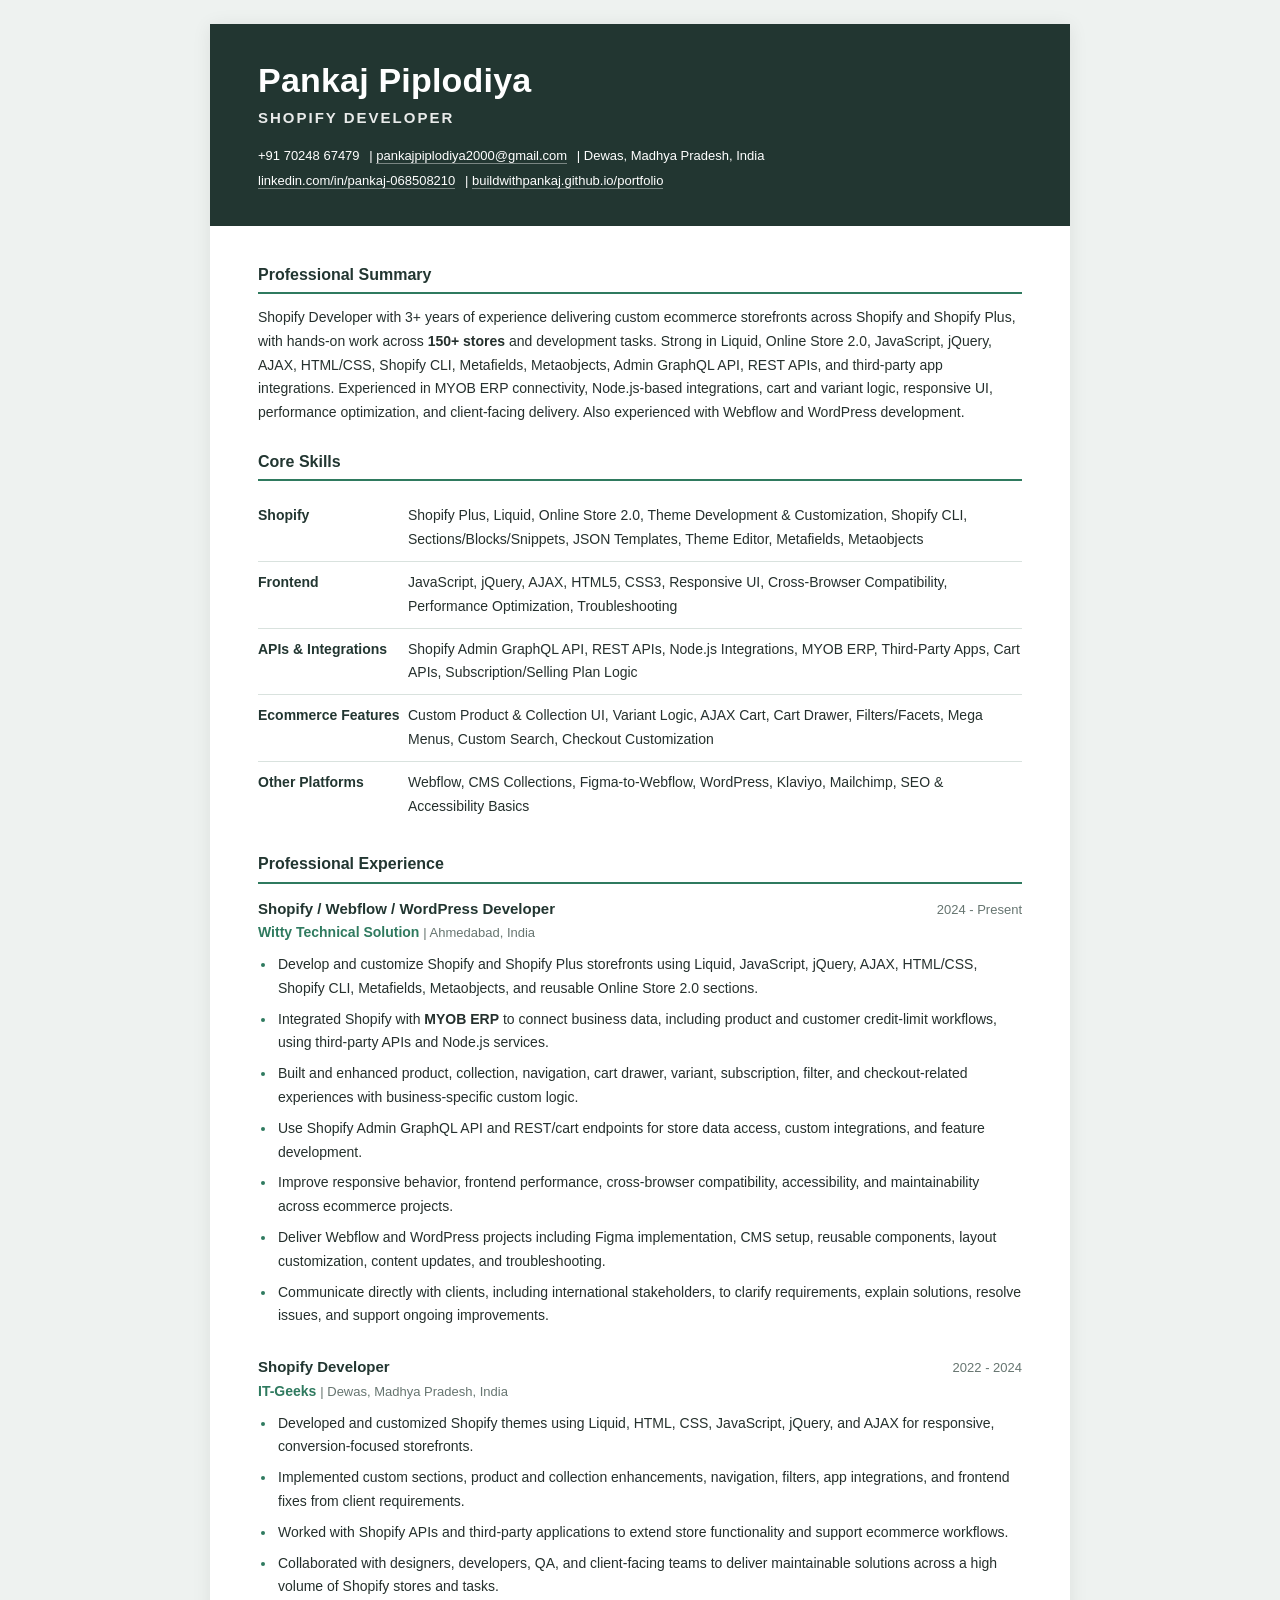
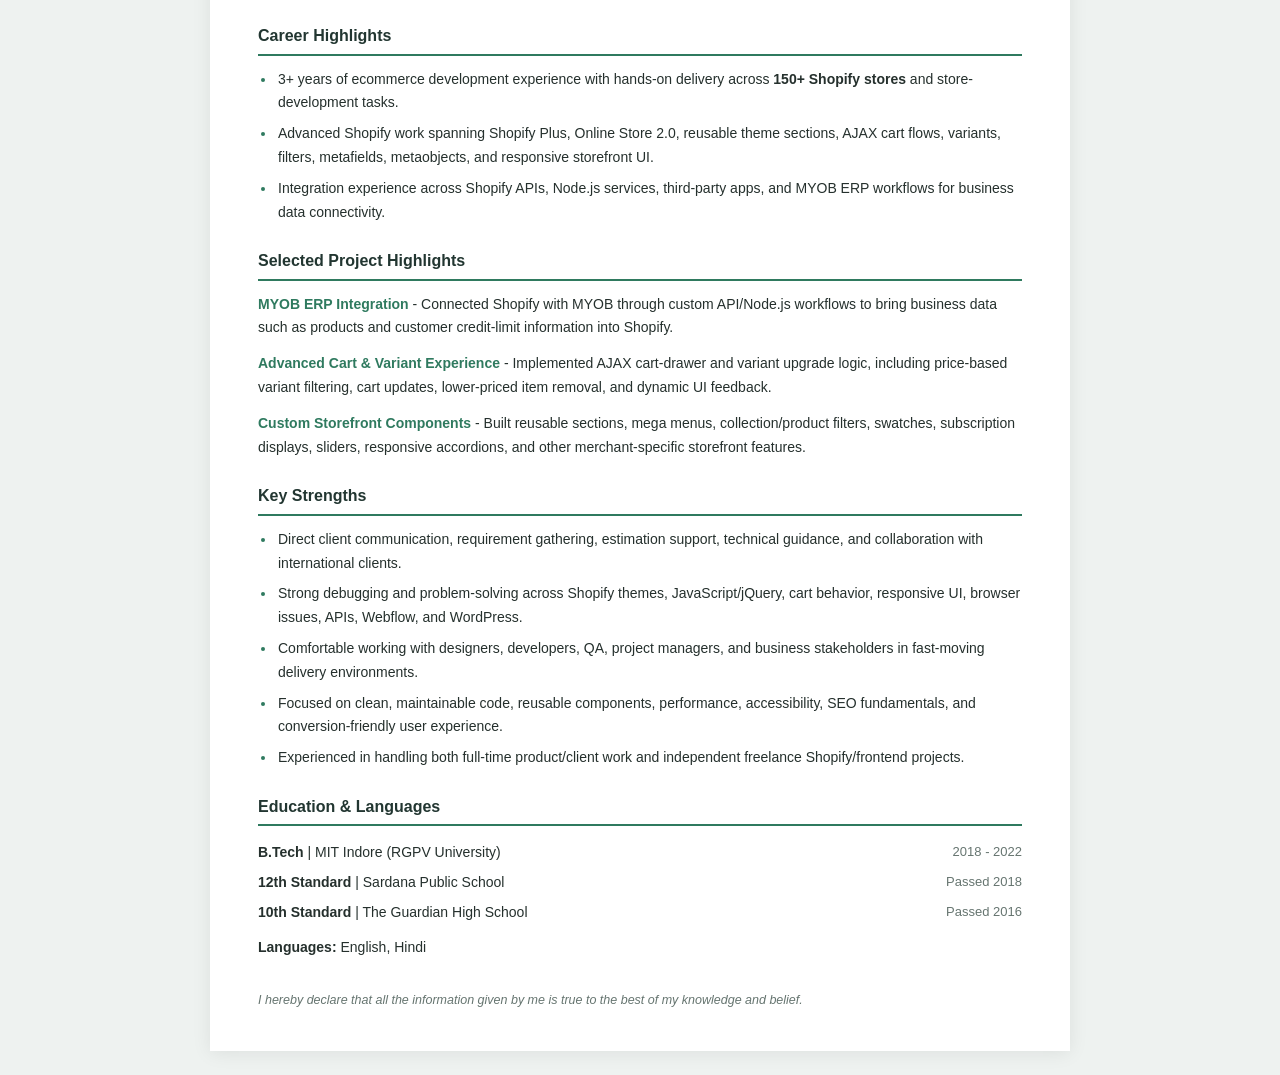
==== resume.html @ a99df1ea "Add resume.html for Pankaj Piplodiya This file contains a complete HTML resume for Pankaj Piplodiya," ====
<!DOCTYPE html>
<html lang="en">
<head>
<meta charset="utf-8">
<meta name="viewport" content="width=device-width, initial-scale=1">
<title>Pankaj Piplodiya - Shopify Developer</title>
<style>
  :root { --head:#223631; --accent:#2f7a5f; --ink:#25302d; --muted:#667570; --line:#d9e2de; --paper:#fff; --bg:#eef2f0; }
  * { box-sizing:border-box; }
  html { -webkit-print-color-adjust:exact; print-color-adjust:exact; }
  body { margin:0; background:var(--bg); color:var(--ink); font:14px/1.7 "Segoe UI", Roboto, "Helvetica Neue", Arial, sans-serif; }
  .page { max-width:860px; margin:24px auto; background:var(--paper); box-shadow:0 2px 18px rgba(0,0,0,.08); }
  header { background:var(--head); color:#fff; padding:36px 48px 32px; text-align:left; }
  header h1 { margin:0; font-size:34px; line-height:1.2; font-weight:700; letter-spacing:.2px; }
  header .role { margin:4px 0 14px; font-size:15px; font-weight:600; color:#fff; opacity:.9; letter-spacing:2px; }
  header .contact { margin:0; font-size:13px; color:#fff; line-height:1.9; }
  header .contact span { margin-right:6px; }
  header a { color:#fff; text-decoration:none; border-bottom:1px solid rgba(255,255,255,.4); }
  header a:hover { border-bottom-color:#fff; }
  main { padding:12px 48px 40px; }
  section { margin-top:26px; }
  h2 { margin:0 0 12px; padding-bottom:6px; font-size:16px; line-height:1.4; color:var(--head); border-bottom:2px solid var(--accent); }
  p { margin:0; }
  ul { margin:0; padding-left:18px; }
  li { margin-bottom:7px; padding-left:2px; }
  li::marker { color:var(--accent); }
  .skills { display:grid; grid-template-columns:150px 1fr; }
  .skills dt, .skills dd { margin:0; padding:9px 0; border-bottom:1px solid var(--line); }
  .skills dt { font-weight:700; color:var(--head); }
  .skills dt:nth-last-of-type(1), .skills dd:last-of-type { border-bottom:0; }
  .job { margin-bottom:26px; }
  .job-head { display:flex; justify-content:space-between; align-items:baseline; gap:16px; margin-bottom:8px; }
  .job-title { font-weight:700; font-size:15px; color:var(--head); }
  .job-co { color:var(--accent); font-weight:600; }
  .job-co small { color:var(--muted); font-weight:400; font-size:13px; }
  .date { color:var(--muted); font-size:13px; white-space:nowrap; }
  .proj { margin-bottom:12px; }
  .proj b { color:var(--accent); }
  .edu { display:flex; justify-content:space-between; gap:16px; padding:3px 0; }
  .edu span:last-child { color:var(--muted); font-size:13px; white-space:nowrap; }
  .decl { margin-top:30px; font-size:12.5px; font-style:italic; color:var(--muted); }
  @media (max-width:640px) {
    .page { margin:0; }
    header, main { padding-left:22px; padding-right:22px; }
    .skills { grid-template-columns:1fr; }
    .skills dt { padding-bottom:0; border-bottom:0; }
    .job-head, .edu { flex-direction:column; gap:0; }
  }
  @page { size:A4; margin:0; }
  @media print {
    body { background:#fff; font-size:12.5px; line-height:1.6; }
    .page { margin:0; max-width:none; box-shadow:none; }
    header { padding:28px 40px 24px; }
    main { padding:6px 40px 24px; }
    section { margin-top:18px; }
    .job, .proj, li, .skills dt, .skills dd { break-inside:avoid; }
    h2 { break-after:avoid; }
  }
</style>
</head>
<body>
<div class="page">
  <header>
    <h1>Pankaj Piplodiya</h1>
    <p class="role">SHOPIFY DEVELOPER</p>
    <p class="contact">
      <span>+91 70248 67479</span> | <span><a href="mailto:pankajpiplodiya2000@gmail.com">pankajpiplodiya2000@gmail.com</a></span> | <span>Dewas, Madhya Pradesh, India</span><br>
      <span><a href="https://linkedin.com/in/pankaj-068508210">linkedin.com/in/pankaj-068508210</a></span> | <span><a href="https://buildwithpankaj.github.io/portfolio/">buildwithpankaj.github.io/portfolio</a></span>
    </p>
  </header>

  <main>
    <section>
      <h2>Professional Summary</h2>
      <p>Shopify Developer with 3+ years of experience delivering custom ecommerce storefronts across Shopify and Shopify Plus, with hands-on work across <b>150+ stores</b> and development tasks. Strong in Liquid, Online Store 2.0, JavaScript, jQuery, AJAX, HTML/CSS, Shopify CLI, Metafields, Metaobjects, Admin GraphQL API, REST APIs, and third-party app integrations. Experienced in MYOB ERP connectivity, Node.js-based integrations, cart and variant logic, responsive UI, performance optimization, and client-facing delivery. Also experienced with Webflow and WordPress development.</p>
    </section>

    <section>
      <h2>Core Skills</h2>
      <dl class="skills">
        <dt>Shopify</dt><dd>Shopify Plus, Liquid, Online Store 2.0, Theme Development &amp; Customization, Shopify CLI, Sections/Blocks/Snippets, JSON Templates, Theme Editor, Metafields, Metaobjects</dd>
        <dt>Frontend</dt><dd>JavaScript, jQuery, AJAX, HTML5, CSS3, Responsive UI, Cross-Browser Compatibility, Performance Optimization, Troubleshooting</dd>
        <dt>APIs &amp; Integrations</dt><dd>Shopify Admin GraphQL API, REST APIs, Node.js Integrations, MYOB ERP, Third-Party Apps, Cart APIs, Subscription/Selling Plan Logic</dd>
        <dt>Ecommerce Features</dt><dd>Custom Product &amp; Collection UI, Variant Logic, AJAX Cart, Cart Drawer, Filters/Facets, Mega Menus, Custom Search, Checkout Customization</dd>
        <dt>Other Platforms</dt><dd>Webflow, CMS Collections, Figma-to-Webflow, WordPress, Klaviyo, Mailchimp, SEO &amp; Accessibility Basics</dd>
      </dl>
    </section>

    <section>
      <h2>Professional Experience</h2>

      <div class="job">
        <div class="job-head">
          <div><div class="job-title">Shopify / Webflow / WordPress Developer</div>
          <div class="job-co">Witty Technical Solution <small>| Ahmedabad, India</small></div></div>
          <div class="date">2024 - Present</div>
        </div>
        <ul>
          <li>Develop and customize Shopify and Shopify Plus storefronts using Liquid, JavaScript, jQuery, AJAX, HTML/CSS, Shopify CLI, Metafields, Metaobjects, and reusable Online Store 2.0 sections.</li>
          <li>Integrated Shopify with <b>MYOB ERP</b> to connect business data, including product and customer credit-limit workflows, using third-party APIs and Node.js services.</li>
          <li>Built and enhanced product, collection, navigation, cart drawer, variant, subscription, filter, and checkout-related experiences with business-specific custom logic.</li>
          <li>Use Shopify Admin GraphQL API and REST/cart endpoints for store data access, custom integrations, and feature development.</li>
          <li>Improve responsive behavior, frontend performance, cross-browser compatibility, accessibility, and maintainability across ecommerce projects.</li>
          <li>Deliver Webflow and WordPress projects including Figma implementation, CMS setup, reusable components, layout customization, content updates, and troubleshooting.</li>
          <li>Communicate directly with clients, including international stakeholders, to clarify requirements, explain solutions, resolve issues, and support ongoing improvements.</li>
        </ul>
      </div>

      <div class="job">
        <div class="job-head">
          <div><div class="job-title">Shopify Developer</div>
          <div class="job-co">IT-Geeks <small>| Dewas, Madhya Pradesh, India</small></div></div>
          <div class="date">2022 - 2024</div>
        </div>
        <ul>
          <li>Developed and customized Shopify themes using Liquid, HTML, CSS, JavaScript, jQuery, and AJAX for responsive, conversion-focused storefronts.</li>
          <li>Implemented custom sections, product and collection enhancements, navigation, filters, app integrations, and frontend fixes from client requirements.</li>
          <li>Worked with Shopify APIs and third-party applications to extend store functionality and support ecommerce workflows.</li>
          <li>Collaborated with designers, developers, QA, and client-facing teams to deliver maintainable solutions across a high volume of Shopify stores and tasks.</li>
        </ul>
      </div>
    </section>

    <section>
      <h2>Career Highlights</h2>
      <ul>
        <li>3+ years of ecommerce development experience with hands-on delivery across <b>150+ Shopify stores</b> and store-development tasks.</li>
        <li>Advanced Shopify work spanning Shopify Plus, Online Store 2.0, reusable theme sections, AJAX cart flows, variants, filters, metafields, metaobjects, and responsive storefront UI.</li>
        <li>Integration experience across Shopify APIs, Node.js services, third-party apps, and MYOB ERP workflows for business data connectivity.</li>
      </ul>
    </section>

    <section>
      <h2>Selected Project Highlights</h2>
      <p class="proj"><b>MYOB ERP Integration</b> - Connected Shopify with MYOB through custom API/Node.js workflows to bring business data such as products and customer credit-limit information into Shopify.</p>
      <p class="proj"><b>Advanced Cart &amp; Variant Experience</b> - Implemented AJAX cart-drawer and variant upgrade logic, including price-based variant filtering, cart updates, lower-priced item removal, and dynamic UI feedback.</p>
      <p class="proj"><b>Custom Storefront Components</b> - Built reusable sections, mega menus, collection/product filters, swatches, subscription displays, sliders, responsive accordions, and other merchant-specific storefront features.</p>
    </section>

    <section>
      <h2>Key Strengths</h2>
      <ul>
        <li>Direct client communication, requirement gathering, estimation support, technical guidance, and collaboration with international clients.</li>
        <li>Strong debugging and problem-solving across Shopify themes, JavaScript/jQuery, cart behavior, responsive UI, browser issues, APIs, Webflow, and WordPress.</li>
        <li>Comfortable working with designers, developers, QA, project managers, and business stakeholders in fast-moving delivery environments.</li>
        <li>Focused on clean, maintainable code, reusable components, performance, accessibility, SEO fundamentals, and conversion-friendly user experience.</li>
        <li>Experienced in handling both full-time product/client work and independent freelance Shopify/frontend projects.</li>
      </ul>
    </section>

    <section>
      <h2>Education &amp; Languages</h2>
      <div class="edu"><span><b>B.Tech</b> | MIT Indore (RGPV University)</span><span>2018 - 2022</span></div>
      <div class="edu"><span><b>12th Standard</b> | Sardana Public School</span><span>Passed 2018</span></div>
      <div class="edu"><span><b>10th Standard</b> | The Guardian High School</span><span>Passed 2016</span></div>
      <p style="margin-top:8px"><b>Languages:</b> English, Hindi</p>
      <p class="decl">I hereby declare that all the information given by me is true to the best of my knowledge and belief.</p>
    </section>
  </main>
</div>
</body>
</html>
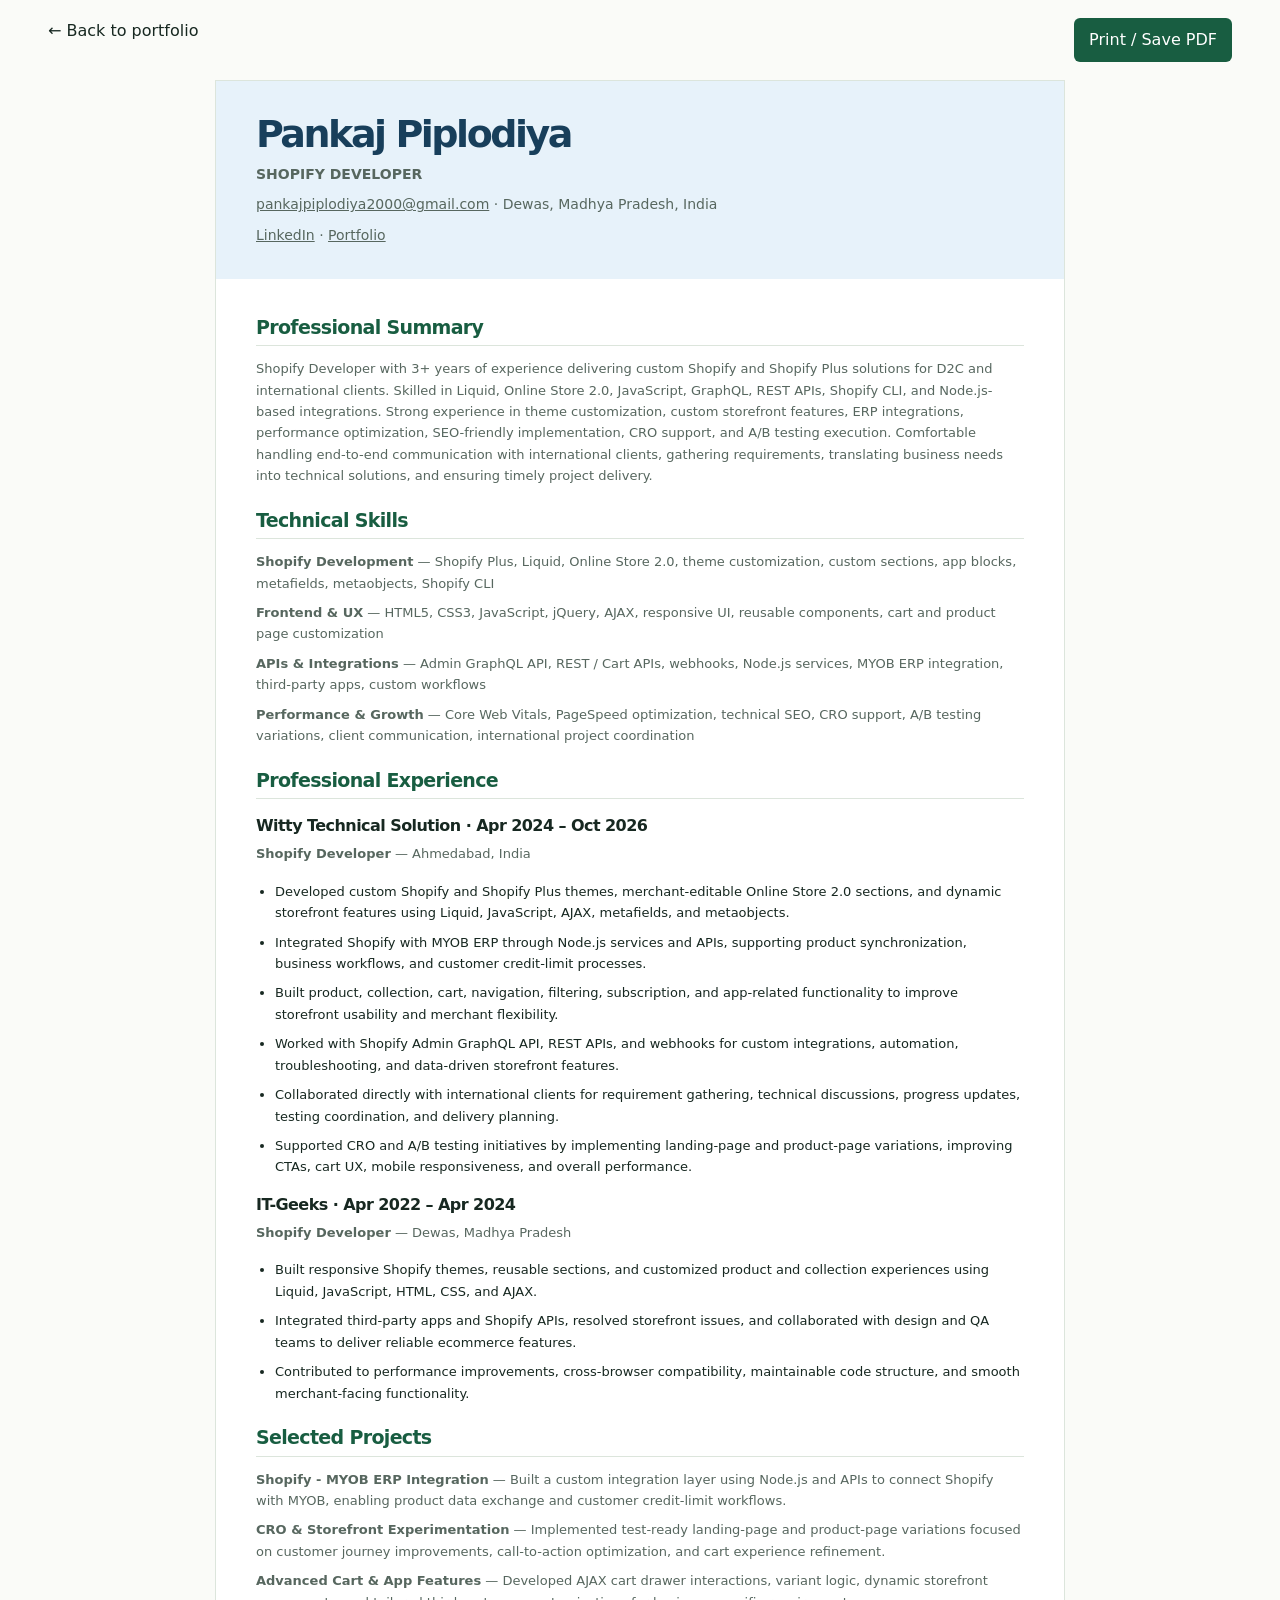
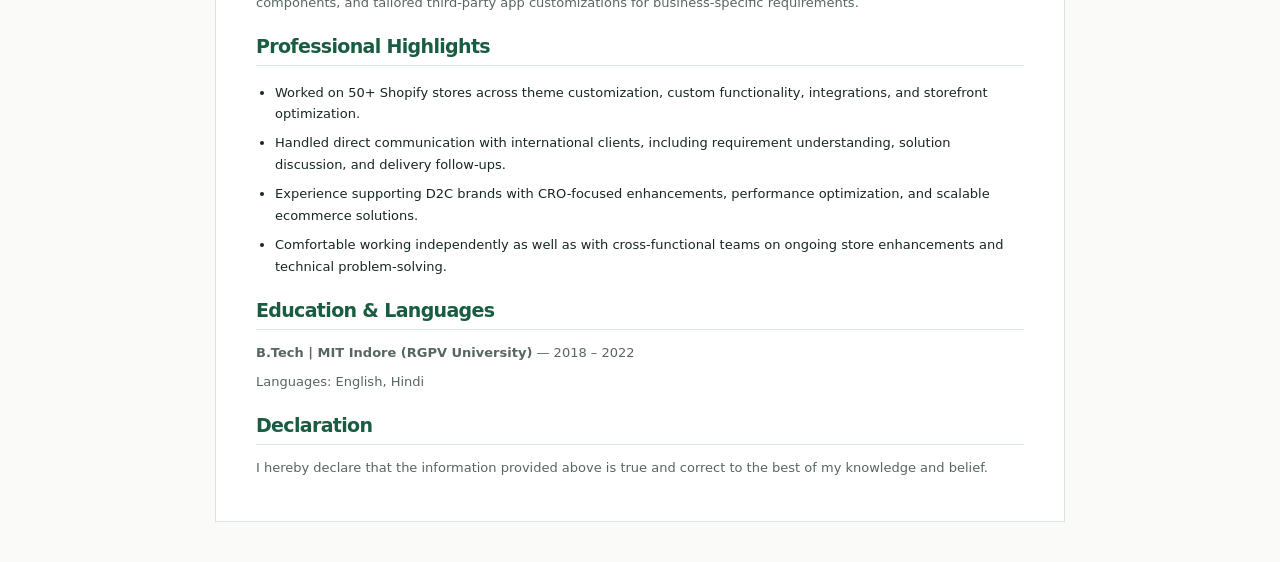
==== commit 7c7252a9: "Add files via upload" ====
--- a/resume.html
+++ b/resume.html
@@ -1,162 +1 @@
-<!DOCTYPE html>
-<html lang="en">
-<head>
-<meta charset="utf-8">
-<meta name="viewport" content="width=device-width, initial-scale=1">
-<title>Pankaj Piplodiya - Shopify Developer</title>
-<style>
-  :root { --head:#223631; --accent:#2f7a5f; --ink:#25302d; --muted:#667570; --line:#d9e2de; --paper:#fff; --bg:#eef2f0; }
-  * { box-sizing:border-box; }
-  html { -webkit-print-color-adjust:exact; print-color-adjust:exact; }
-  body { margin:0; background:var(--bg); color:var(--ink); font:14px/1.7 "Segoe UI", Roboto, "Helvetica Neue", Arial, sans-serif; }
-  .page { max-width:860px; margin:24px auto; background:var(--paper); box-shadow:0 2px 18px rgba(0,0,0,.08); }
-  header { background:var(--head); color:#fff; padding:36px 48px 32px; text-align:left; }
-  header h1 { margin:0; font-size:34px; line-height:1.2; font-weight:700; letter-spacing:.2px; }
-  header .role { margin:4px 0 14px; font-size:15px; font-weight:600; color:#fff; opacity:.9; letter-spacing:2px; }
-  header .contact { margin:0; font-size:13px; color:#fff; line-height:1.9; }
-  header .contact span { margin-right:6px; }
-  header a { color:#fff; text-decoration:none; border-bottom:1px solid rgba(255,255,255,.4); }
-  header a:hover { border-bottom-color:#fff; }
-  main { padding:12px 48px 40px; }
-  section { margin-top:26px; }
-  h2 { margin:0 0 12px; padding-bottom:6px; font-size:16px; line-height:1.4; color:var(--head); border-bottom:2px solid var(--accent); }
-  p { margin:0; }
-  ul { margin:0; padding-left:18px; }
-  li { margin-bottom:7px; padding-left:2px; }
-  li::marker { color:var(--accent); }
-  .skills { display:grid; grid-template-columns:150px 1fr; }
-  .skills dt, .skills dd { margin:0; padding:9px 0; border-bottom:1px solid var(--line); }
-  .skills dt { font-weight:700; color:var(--head); }
-  .skills dt:nth-last-of-type(1), .skills dd:last-of-type { border-bottom:0; }
-  .job { margin-bottom:26px; }
-  .job-head { display:flex; justify-content:space-between; align-items:baseline; gap:16px; margin-bottom:8px; }
-  .job-title { font-weight:700; font-size:15px; color:var(--head); }
-  .job-co { color:var(--accent); font-weight:600; }
-  .job-co small { color:var(--muted); font-weight:400; font-size:13px; }
-  .date { color:var(--muted); font-size:13px; white-space:nowrap; }
-  .proj { margin-bottom:12px; }
-  .proj b { color:var(--accent); }
-  .edu { display:flex; justify-content:space-between; gap:16px; padding:3px 0; }
-  .edu span:last-child { color:var(--muted); font-size:13px; white-space:nowrap; }
-  .decl { margin-top:30px; font-size:12.5px; font-style:italic; color:var(--muted); }
-  @media (max-width:640px) {
-    .page { margin:0; }
-    header, main { padding-left:22px; padding-right:22px; }
-    .skills { grid-template-columns:1fr; }
-    .skills dt { padding-bottom:0; border-bottom:0; }
-    .job-head, .edu { flex-direction:column; gap:0; }
-  }
-  @page { size:A4; margin:0; }
-  @media print {
-    body { background:#fff; font-size:12.5px; line-height:1.6; }
-    .page { margin:0; max-width:none; box-shadow:none; }
-    header { padding:28px 40px 24px; }
-    main { padding:6px 40px 24px; }
-    section { margin-top:18px; }
-    .job, .proj, li, .skills dt, .skills dd { break-inside:avoid; }
-    h2 { break-after:avoid; }
-  }
-</style>
-</head>
-<body>
-<div class="page">
-  <header>
-    <h1>Pankaj Piplodiya</h1>
-    <p class="role">SHOPIFY DEVELOPER</p>
-    <p class="contact">
-      <span>+91 70248 67479</span> | <span><a href="mailto:pankajpiplodiya2000@gmail.com">pankajpiplodiya2000@gmail.com</a></span> | <span>Dewas, Madhya Pradesh, India</span><br>
-      <span><a href="https://linkedin.com/in/pankaj-068508210">linkedin.com/in/pankaj-068508210</a></span> | <span><a href="https://buildwithpankaj.github.io/portfolio/">buildwithpankaj.github.io/portfolio</a></span>
-    </p>
-  </header>
-
-  <main>
-    <section>
-      <h2>Professional Summary</h2>
-      <p>Shopify Developer with 3+ years of experience delivering custom ecommerce storefronts across Shopify and Shopify Plus, with hands-on work across <b>150+ stores</b> and development tasks. Strong in Liquid, Online Store 2.0, JavaScript, jQuery, AJAX, HTML/CSS, Shopify CLI, Metafields, Metaobjects, Admin GraphQL API, REST APIs, and third-party app integrations. Experienced in MYOB ERP connectivity, Node.js-based integrations, cart and variant logic, responsive UI, performance optimization, and client-facing delivery. Also experienced with Webflow and WordPress development.</p>
-    </section>
-
-    <section>
-      <h2>Core Skills</h2>
-      <dl class="skills">
-        <dt>Shopify</dt><dd>Shopify Plus, Liquid, Online Store 2.0, Theme Development &amp; Customization, Shopify CLI, Sections/Blocks/Snippets, JSON Templates, Theme Editor, Metafields, Metaobjects</dd>
-        <dt>Frontend</dt><dd>JavaScript, jQuery, AJAX, HTML5, CSS3, Responsive UI, Cross-Browser Compatibility, Performance Optimization, Troubleshooting</dd>
-        <dt>APIs &amp; Integrations</dt><dd>Shopify Admin GraphQL API, REST APIs, Node.js Integrations, MYOB ERP, Third-Party Apps, Cart APIs, Subscription/Selling Plan Logic</dd>
-        <dt>Ecommerce Features</dt><dd>Custom Product &amp; Collection UI, Variant Logic, AJAX Cart, Cart Drawer, Filters/Facets, Mega Menus, Custom Search, Checkout Customization</dd>
-        <dt>Other Platforms</dt><dd>Webflow, CMS Collections, Figma-to-Webflow, WordPress, Klaviyo, Mailchimp, SEO &amp; Accessibility Basics</dd>
-      </dl>
-    </section>
-
-    <section>
-      <h2>Professional Experience</h2>
-
-      <div class="job">
-        <div class="job-head">
-          <div><div class="job-title">Shopify / Webflow / WordPress Developer</div>
-          <div class="job-co">Witty Technical Solution <small>| Ahmedabad, India</small></div></div>
-          <div class="date">2024 - Present</div>
-        </div>
-        <ul>
-          <li>Develop and customize Shopify and Shopify Plus storefronts using Liquid, JavaScript, jQuery, AJAX, HTML/CSS, Shopify CLI, Metafields, Metaobjects, and reusable Online Store 2.0 sections.</li>
-          <li>Integrated Shopify with <b>MYOB ERP</b> to connect business data, including product and customer credit-limit workflows, using third-party APIs and Node.js services.</li>
-          <li>Built and enhanced product, collection, navigation, cart drawer, variant, subscription, filter, and checkout-related experiences with business-specific custom logic.</li>
-          <li>Use Shopify Admin GraphQL API and REST/cart endpoints for store data access, custom integrations, and feature development.</li>
-          <li>Improve responsive behavior, frontend performance, cross-browser compatibility, accessibility, and maintainability across ecommerce projects.</li>
-          <li>Deliver Webflow and WordPress projects including Figma implementation, CMS setup, reusable components, layout customization, content updates, and troubleshooting.</li>
-          <li>Communicate directly with clients, including international stakeholders, to clarify requirements, explain solutions, resolve issues, and support ongoing improvements.</li>
-        </ul>
-      </div>
-
-      <div class="job">
-        <div class="job-head">
-          <div><div class="job-title">Shopify Developer</div>
-          <div class="job-co">IT-Geeks <small>| Dewas, Madhya Pradesh, India</small></div></div>
-          <div class="date">2022 - 2024</div>
-        </div>
-        <ul>
-          <li>Developed and customized Shopify themes using Liquid, HTML, CSS, JavaScript, jQuery, and AJAX for responsive, conversion-focused storefronts.</li>
-          <li>Implemented custom sections, product and collection enhancements, navigation, filters, app integrations, and frontend fixes from client requirements.</li>
-          <li>Worked with Shopify APIs and third-party applications to extend store functionality and support ecommerce workflows.</li>
-          <li>Collaborated with designers, developers, QA, and client-facing teams to deliver maintainable solutions across a high volume of Shopify stores and tasks.</li>
-        </ul>
-      </div>
-    </section>
-
-    <section>
-      <h2>Career Highlights</h2>
-      <ul>
-        <li>3+ years of ecommerce development experience with hands-on delivery across <b>150+ Shopify stores</b> and store-development tasks.</li>
-        <li>Advanced Shopify work spanning Shopify Plus, Online Store 2.0, reusable theme sections, AJAX cart flows, variants, filters, metafields, metaobjects, and responsive storefront UI.</li>
-        <li>Integration experience across Shopify APIs, Node.js services, third-party apps, and MYOB ERP workflows for business data connectivity.</li>
-      </ul>
-    </section>
-
-    <section>
-      <h2>Selected Project Highlights</h2>
-      <p class="proj"><b>MYOB ERP Integration</b> - Connected Shopify with MYOB through custom API/Node.js workflows to bring business data such as products and customer credit-limit information into Shopify.</p>
-      <p class="proj"><b>Advanced Cart &amp; Variant Experience</b> - Implemented AJAX cart-drawer and variant upgrade logic, including price-based variant filtering, cart updates, lower-priced item removal, and dynamic UI feedback.</p>
-      <p class="proj"><b>Custom Storefront Components</b> - Built reusable sections, mega menus, collection/product filters, swatches, subscription displays, sliders, responsive accordions, and other merchant-specific storefront features.</p>
-    </section>
-
-    <section>
-      <h2>Key Strengths</h2>
-      <ul>
-        <li>Direct client communication, requirement gathering, estimation support, technical guidance, and collaboration with international clients.</li>
-        <li>Strong debugging and problem-solving across Shopify themes, JavaScript/jQuery, cart behavior, responsive UI, browser issues, APIs, Webflow, and WordPress.</li>
-        <li>Comfortable working with designers, developers, QA, project managers, and business stakeholders in fast-moving delivery environments.</li>
-        <li>Focused on clean, maintainable code, reusable components, performance, accessibility, SEO fundamentals, and conversion-friendly user experience.</li>
-        <li>Experienced in handling both full-time product/client work and independent freelance Shopify/frontend projects.</li>
-      </ul>
-    </section>
-
-    <section>
-      <h2>Education &amp; Languages</h2>
-      <div class="edu"><span><b>B.Tech</b> | MIT Indore (RGPV University)</span><span>2018 - 2022</span></div>
-      <div class="edu"><span><b>12th Standard</b> | Sardana Public School</span><span>Passed 2018</span></div>
-      <div class="edu"><span><b>10th Standard</b> | The Guardian High School</span><span>Passed 2016</span></div>
-      <p style="margin-top:8px"><b>Languages:</b> English, Hindi</p>
-      <p class="decl">I hereby declare that all the information given by me is true to the best of my knowledge and belief.</p>
-    </section>
-  </main>
-</div>
-</body>
-</html>
+<!doctype html><html lang="en"><head><meta charset="utf-8"><meta name="viewport" content="width=device-width, initial-scale=1"><title>Resume | Pankaj Piplodiya</title><link rel="stylesheet" href="style.css"><style>.resume-bar{display:flex;justify-content:space-between;gap:12px;padding:18px 0}.resume-bar button{background:#185d41;color:white;border:0;padding:9px 15px;border-radius:6px}.resume-page{max-width:850px;margin:0 auto 40px;background:white;border:1px solid #dce5dc}.resume-head{background:#e7f2fa;padding:32px 40px}.resume-head h1{font-size:38px;color:#183f5b}.resume-head p{font-size:14px;margin-top:7px}.resume-main{padding:15px 40px 35px}.resume-main h2{font-size:19px;color:#185d41;border-bottom:1px solid #dce5dc;padding-bottom:7px;margin:23px 0 12px}.resume-main h3{font-size:16px;margin:18px 0 5px}.resume-main p,.resume-main li{font-size:13px;line-height:1.65;margin:8px 0}.resume-main ul{padding-left:19px}.resume-head a{overflow-wrap:anywhere;text-decoration:underline}@media(max-width:600px){.resume-head,.resume-main{padding-inline:20px}}@media print{body{background:white}.resume-bar{display:none}.resume-page{border:0;margin:0;max-width:none}.resume-head{print-color-adjust:exact;-webkit-print-color-adjust:exact;padding:20px 25px}.resume-main{padding:0 25px}.resume-main h2,.resume-main h3{break-after:avoid}.resume-main li{break-inside:avoid}@page{size:A4;margin:12mm}}</style></head><body><div class="shell resume-bar"><a href="index.html">← Back to portfolio</a><button type="button" onclick="window.print()">Print / Save PDF</button></div><article class="resume-page"><header class="resume-head"><h1>Pankaj Piplodiya</h1><p><strong>SHOPIFY DEVELOPER</strong></p><p><a href="mailto:pankajpiplodiya2000@gmail.com">pankajpiplodiya2000@gmail.com</a> · Dewas, Madhya Pradesh, India</p><p><a href="https://www.linkedin.com/in/pankajpiplodiya">LinkedIn</a> · <a href="index.html">Portfolio</a></p></header><main class="resume-main"><h2>Professional Summary</h2><p>Shopify Developer with 3+ years of experience delivering custom Shopify and Shopify Plus solutions for D2C and international clients. Skilled in Liquid, Online Store 2.0, JavaScript, GraphQL, REST APIs, Shopify CLI, and Node.js-based integrations. Strong experience in theme customization, custom storefront features, ERP integrations, performance optimization, SEO-friendly implementation, CRO support, and A/B testing execution. Comfortable handling end-to-end communication with international clients, gathering requirements, translating business needs into technical solutions, and ensuring timely project delivery.</p><h2>Technical Skills</h2><p><strong>Shopify Development</strong> — Shopify Plus, Liquid, Online Store 2.0, theme customization, custom sections, app blocks, metafields, metaobjects, Shopify CLI</p><p><strong>Frontend &amp; UX</strong> — HTML5, CSS3, JavaScript, jQuery, AJAX, responsive UI, reusable components, cart and product page customization</p><p><strong>APIs &amp; Integrations</strong> — Admin GraphQL API, REST / Cart APIs, webhooks, Node.js services, MYOB ERP integration, third-party apps, custom workflows</p><p><strong>Performance &amp; Growth</strong> — Core Web Vitals, PageSpeed optimization, technical SEO, CRO support, A/B testing variations, client communication, international project coordination</p><h2>Professional Experience</h2><h3>Witty Technical Solution · Apr 2024 – Oct 2026</h3><p><strong>Shopify Developer</strong> — Ahmedabad, India</p><ul><li>Developed custom Shopify and Shopify Plus themes, merchant-editable Online Store 2.0 sections, and dynamic storefront features using Liquid, JavaScript, AJAX, metafields, and metaobjects.</li><li>Integrated Shopify with MYOB ERP through Node.js services and APIs, supporting product synchronization, business workflows, and customer credit-limit processes.</li><li>Built product, collection, cart, navigation, filtering, subscription, and app-related functionality to improve storefront usability and merchant flexibility.</li><li>Worked with Shopify Admin GraphQL API, REST APIs, and webhooks for custom integrations, automation, troubleshooting, and data-driven storefront features.</li><li>Collaborated directly with international clients for requirement gathering, technical discussions, progress updates, testing coordination, and delivery planning.</li><li>Supported CRO and A/B testing initiatives by implementing landing-page and product-page variations, improving CTAs, cart UX, mobile responsiveness, and overall performance.</li></ul><h3>IT-Geeks · Apr 2022 – Apr 2024</h3><p><strong>Shopify Developer</strong> — Dewas, Madhya Pradesh</p><ul><li>Built responsive Shopify themes, reusable sections, and customized product and collection experiences using Liquid, JavaScript, HTML, CSS, and AJAX.</li><li>Integrated third-party apps and Shopify APIs, resolved storefront issues, and collaborated with design and QA teams to deliver reliable ecommerce features.</li><li>Contributed to performance improvements, cross-browser compatibility, maintainable code structure, and smooth merchant-facing functionality.</li></ul><h2>Selected Projects</h2><p><strong>Shopify - MYOB ERP Integration</strong> — Built a custom integration layer using Node.js and APIs to connect Shopify with MYOB, enabling product data exchange and customer credit-limit workflows.</p><p><strong>CRO &amp; Storefront Experimentation</strong> — Implemented test-ready landing-page and product-page variations focused on customer journey improvements, call-to-action optimization, and cart experience refinement.</p><p><strong>Advanced Cart &amp; App Features</strong> — Developed AJAX cart drawer interactions, variant logic, dynamic storefront components, and tailored third-party app customizations for business-specific requirements.</p><h2>Professional Highlights</h2><ul><li>Worked on 50+ Shopify stores across theme customization, custom functionality, integrations, and storefront optimization.</li><li>Handled direct communication with international clients, including requirement understanding, solution discussion, and delivery follow-ups.</li><li>Experience supporting D2C brands with CRO-focused enhancements, performance optimization, and scalable ecommerce solutions.</li><li>Comfortable working independently as well as with cross-functional teams on ongoing store enhancements and technical problem-solving.</li></ul><h2>Education &amp; Languages</h2><p><strong>B.Tech | MIT Indore (RGPV University)</strong> — 2018 – 2022</p><p>Languages: English, Hindi</p><h2>Declaration</h2><p>I hereby declare that the information provided above is true and correct to the best of my knowledge and belief.</p></main></article></body></html>
--- a/style.css
+++ b/style.css
@@ -0,0 +1,2 @@
+:root{--ink:#172821;--muted:#57675f;--paper:#fafbf8;--line:#dce5dc;--green:#185d41;--lime:#b9ed92;--dark:#122820;--white:#fff;--font:Inter,system-ui,-apple-system,BlinkMacSystemFont,"Segoe UI",sans-serif}*{box-sizing:border-box}html{scroll-behavior:smooth;scroll-padding-top:92px}body{margin:0;background:var(--paper);color:var(--ink);font-family:var(--font);font-size:16px;line-height:1.65}a{color:inherit;text-decoration:none}button{font:inherit;cursor:pointer}img{display:block;max-width:100%}h1,h2,h3,p{margin:0}h1,h2,h3{line-height:1.13;letter-spacing:-.035em}p{color:var(--muted)}.shell{width:min(1200px,calc(100% - 96px));margin-inline:auto}.skip{position:absolute;top:-100px;left:16px;background:white;padding:12px;z-index:100}.skip:focus{top:10px}:focus-visible{outline:3px solid #73bb5d;outline-offset:5px}.site-header{position:sticky;top:0;z-index:20;background:var(--paper);border-bottom:1px solid var(--line)}.nav-wrap{display:flex;justify-content:space-between;align-items:center;min-height:78px;gap:24px}.brand{display:flex;align-items:center;gap:12px;font-size:22px;font-weight:750;letter-spacing:-.06em;line-height:1.05}.brand small{display:block;font-size:9px;font-weight:700;letter-spacing:.14em;color:var(--muted);margin-top:5px}.brand-dot{color:#5a9a46}.brand-mark{display:grid;place-items:center;background:#dcebd8;color:#215c3c;width:43px;height:43px;border-radius:12px;font-family:monospace;font-size:17px;letter-spacing:-.12em}nav{display:flex;align-items:center;gap:25px;font-size:13px;font-weight:650}nav a:hover,nav a[aria-current]{color:var(--green)}.nav-cta{border:1px solid #a8c3a7;border-radius:6px;padding:9px 15px;color:var(--green)}.menu-toggle{display:none}.hero,.contact{background:var(--dark);color:#f6fbf4}.hero{padding:86px 0 0;background:radial-gradient(ellipse at 90% 10%,#254c38 0%,transparent 52%),var(--dark)}.hero-inner{display:grid;grid-template-columns:1.3fr 1fr;gap:75px;align-items:center;padding-bottom:64px}.eyebrow{font-size:11px;letter-spacing:.16em;font-weight:750;color:var(--green);margin-bottom:17px}.hero-eyebrow{color:#b3d5bc;display:flex;align-items:center;gap:9px}.hero-eyebrow>span{display:inline-block;width:8px;height:8px;border-radius:50%;background:var(--lime)}h1{font-size:clamp(44px,5.5vw,78px);font-weight:700;letter-spacing:-.065em}h1 em,.contact h2 em{font-style:normal;color:var(--lime)}.hero-intro{color:#c3d2c7;max-width:580px;margin-top:24px;font-size:17px;line-height:1.75}.actions{display:flex;gap:12px;flex-wrap:wrap;margin-top:28px}.button{display:inline-flex;gap:22px;align-items:center;justify-content:space-between;border:1px solid transparent;padding:13px 18px;font-size:14px;font-weight:700;border-radius:7px;transition:background .2s,transform .2s}.button:hover{transform:translateY(-2px)}.primary{background:var(--lime);color:#19351f}.primary:hover{background:#d0f6b5}.outline{border-color:#718a78;color:#f2faf2}.outline:hover{background:#ffffff13}.hero-panel{border:1px solid #48634f;background:#1a3328c9;padding:24px 26px;border-radius:14px;box-shadow:0 18px 60px #091c122c}.panel-top{display:flex;justify-content:space-between;align-items:center;gap:12px;margin-bottom:10px}.mini-label{font-size:10px;font-weight:750;letter-spacing:.14em;color:#739078}.hero-panel .mini-label{color:#a8c2ad}.status{font-size:11px;color:#c7dfca;white-space:nowrap}.status i{display:inline-block;background:var(--lime);width:6px;height:6px;border-radius:50%;margin-right:5px}.focus-item{display:flex;align-items:center;gap:15px;padding:19px 0;border-bottom:1px solid #3a5643}.focus-item:last-child{border:0;padding-bottom:7px}.focus-icon{display:grid;place-items:center;width:40px;height:40px;border:1px solid #55745e;color:var(--lime);border-radius:8px;font:600 13px monospace;flex-shrink:0}.focus-item strong{display:block;font-size:17px;letter-spacing:-.02em}.focus-item small{display:block;font-size:12px;color:#b5cabb;margin-top:3px}.metrics{border-top:1px solid #425b48;display:grid;grid-template-columns:repeat(3,1fr);padding:24px 0 30px}.metrics>div{padding:0 28px;border-right:1px solid #425b48;display:flex;gap:16px;align-items:center}.metrics>div:first-child{padding-left:0}.metrics>div:last-child{border:0}.metrics strong{font-size:36px;letter-spacing:-.06em;color:var(--lime);line-height:1}.metrics span{font-size:13px;color:#c2d0c4;max-width:145px;line-height:1.4}.section{padding-block:80px}.section-head{display:grid;grid-template-columns:1.35fr 1fr;gap:45px;align-items:end;margin-bottom:32px}.section-head>p{max-width:410px;justify-self:end;font-size:15px}h2{font-size:clamp(30px,4vw,49px);font-weight:700}.projects{display:grid;grid-template-columns:repeat(2,minmax(0,1fr));gap:22px}.project{border:1px solid var(--line);border-radius:12px;background:white;overflow:hidden;display:flex;flex-direction:column}.project-visual{position:relative;background:#e5ebe3;aspect-ratio:2.05;overflow:hidden}.image-button{display:block;position:relative;border:0;padding:0;width:100%;height:100%;background:transparent;text-align:left}.image-button img{width:100%;height:100%;object-fit:cover;object-position:top}.image-button span,.secondary-image span{position:absolute;bottom:10px;left:10px;background:#122820e8;color:white;padding:5px 9px;font-size:10px;font-weight:650;border-radius:4px}.secondary-image{position:absolute;bottom:12px;right:12px;width:39%;padding:0;border:3px solid white;border-radius:6px;box-shadow:0 5px 18px #14281e44;overflow:hidden;background:white}.secondary-image img{width:100%;aspect-ratio:2;object-fit:cover;object-position:top}.secondary-image span{bottom:3px;left:3px;padding:2px 5px;font-size:9px}.project-body{padding:25px;display:flex;flex-direction:column;flex:1}.project-kind{font-size:10px;font-weight:750;letter-spacing:.11em;color:var(--green);margin-bottom:9px}.project h3,.skill h3,.timeline h3{font-size:25px;margin-bottom:11px}.project-body>p:not(.project-kind){font-size:14px;margin-bottom:19px}.tags{display:flex;gap:6px;flex-wrap:wrap;margin-top:auto}.tags span{font-size:11px;color:#365a43;background:#edf3eb;border:1px solid #e3ece0;padding:4px 9px;border-radius:5px;line-height:1.4;font-weight:600}.project-footnote{font-size:12px;margin-top:17px}.expertise{background:#edf2eb;border-block:1px solid var(--line)}.skill-grid{display:grid;grid-template-columns:repeat(3,minmax(0,1fr));gap:16px}.skill{background:var(--paper);border:1px solid #d9e4d8;border-radius:10px;padding:23px;display:flex;flex-direction:column}.skill-num{color:var(--green);font-weight:750;letter-spacing:.09em;font-size:10px;margin-bottom:20px}.skill h3{font-size:23px}.skill p{font-size:14px;margin-bottom:20px}.skill .tags span{background:#fff}.experience-layout{display:grid;grid-template-columns:1fr 2fr;gap:55px}.experience-side{background:#eaf1e7;border-radius:10px;padding:27px;align-self:start}.experience-side h3{font-size:27px;margin:14px 0}.experience-side p{font-size:15px}.text-link{display:inline-block;font-size:14px;font-weight:700;color:var(--green);margin-top:22px}.text-link:hover{text-decoration:underline}.timeline article{border-left:2px solid #a8c5a4;padding:0 0 28px 26px;position:relative}.timeline article:before{content:"";position:absolute;width:10px;height:10px;background:var(--green);border-radius:50%;left:-6px;top:6px}.timeline article+article{padding-top:10px}.timeline article+article:before{top:16px}.timeline article:last-child{padding-bottom:0}.job-meta{display:flex;justify-content:space-between;gap:12px;font-size:11px;font-weight:700;color:var(--green);letter-spacing:.04em;margin-bottom:9px}.job-meta span:last-child{color:var(--muted);font-weight:600;letter-spacing:0}.timeline h3{margin-bottom:5px}.location{font-size:13px}.timeline ul{padding-left:18px;margin:13px 0 0;color:var(--muted);font-size:14px}.timeline li{margin:7px 0}.timeline li::marker{color:#56924f}.process{background:#eef3ec;border-block:1px solid var(--line)}.steps{display:grid;grid-template-columns:repeat(4,minmax(0,1fr));gap:22px}.steps article{border-top:2px solid #a8c5a4;padding-top:18px}.steps span{font-size:12px;font-weight:750;color:var(--green)}.steps h3{font-size:22px;margin:11px 0}.steps p{font-size:14px}.education{display:grid;grid-template-columns:1fr 1fr;gap:36px;align-items:center}.education h2{font-size:32px}.education h3{font-size:22px;margin-bottom:5px}.education p:not(.eyebrow){font-size:14px}.contact{padding:64px 0}.contact-inner{display:grid;grid-template-columns:1.25fr 1fr;gap:65px;align-items:center}.contact h2{font-size:clamp(36px,4.5vw,60px)}.contact p:not(.eyebrow){color:#c3d2c7;margin-top:16px}.contact-links a{display:grid;grid-template-columns:1fr auto;gap:3px 12px;border-bottom:1px solid #48634f;padding:15px 0}.contact-links small{grid-column:1;font-size:10px;color:#a8c2ad;font-weight:750;letter-spacing:.12em}.contact-links span{grid-column:1;font-size:14px;overflow-wrap:anywhere}.contact-links b{grid-column:2;grid-row:1/3;align-self:center;color:var(--lime)}.contact-links a:hover span{color:var(--lime)}footer{background:#0d2118;color:#a8c2ad;font-size:12px}.footer-inner{display:flex;justify-content:space-between;gap:15px;padding-block:18px}dialog{width:min(1100px,94vw);max-height:92vh;padding:14px;border:0;background:#122820;color:white;border-radius:12px}dialog::backdrop{background:#0a1a12cc}.gallery-top{display:flex;justify-content:space-between;align-items:center;gap:12px;padding:0 3px 10px}.gallery-top p{color:white;font-size:13px}.gallery-top button{border:1px solid #718a78;background:transparent;color:white;border-radius:5px;padding:5px 10px;font-size:13px}#gallery-image{width:100%;max-height:78vh;object-fit:contain}
+@media(max-width:1000px){.shell{width:calc(100% - 64px)}nav{gap:15px}.hero-inner{gap:30px}.hero-panel{padding:20px}.metrics>div{gap:10px;padding-inline:18px}.skill-grid{grid-template-columns:repeat(2,minmax(0,1fr))}.experience-layout{gap:30px}.contact-inner{gap:30px}}@media(max-width:760px){html{scroll-padding-top:72px}.shell{width:calc(100% - 36px)}.nav-wrap{min-height:64px;flex-wrap:wrap;gap:0}.brand{font-size:20px}.brand-mark{width:36px;height:36px}.menu-toggle{display:block;background:transparent;border:1px solid var(--line);border-radius:6px;color:var(--ink);padding:6px 11px;font-size:13px}.nav-wrap nav{display:none;width:100%;padding:10px 0 18px;flex-direction:column;align-items:stretch;gap:0}.nav-wrap nav.open{display:flex}.nav-wrap nav a{padding:10px 4px}.nav-wrap nav .nav-cta{padding:9px 12px;margin-top:6px}.hero{padding-top:45px}.hero-inner{grid-template-columns:1fr;gap:30px;padding-bottom:34px}.hero-intro{font-size:15px;margin-top:18px}.hero-panel{padding:19px}.metrics{padding:18px 0 22px;gap:6px}.metrics>div{padding:0 7px;display:block}.metrics strong{display:block;font-size:27px;margin-bottom:7px}.metrics span{display:block;font-size:11px}.section{padding-block:48px}.section-head{grid-template-columns:1fr;gap:12px;margin-bottom:24px}.section-head>p{justify-self:start;font-size:14px}.projects,.skill-grid,.experience-layout,.contact-inner,.education{grid-template-columns:1fr}.project-body{padding:19px}.project h3{font-size:23px}.skill{padding:20px}.skill-num{margin-bottom:12px}.experience-layout{gap:25px}.timeline article{padding-left:18px}.job-meta{flex-wrap:wrap;gap:3px 10px}.steps{grid-template-columns:repeat(2,minmax(0,1fr));gap:20px}.steps h3{font-size:20px}.education{gap:20px}.contact{padding:45px 0}.contact-inner{gap:26px}.footer-inner{font-size:11px}.eyebrow{margin-bottom:12px}.button{font-size:13px;padding:11px 14px;gap:12px}}@media(prefers-reduced-motion:reduce){html{scroll-behavior:auto}*,*::before,*::after{transition:none!important}}
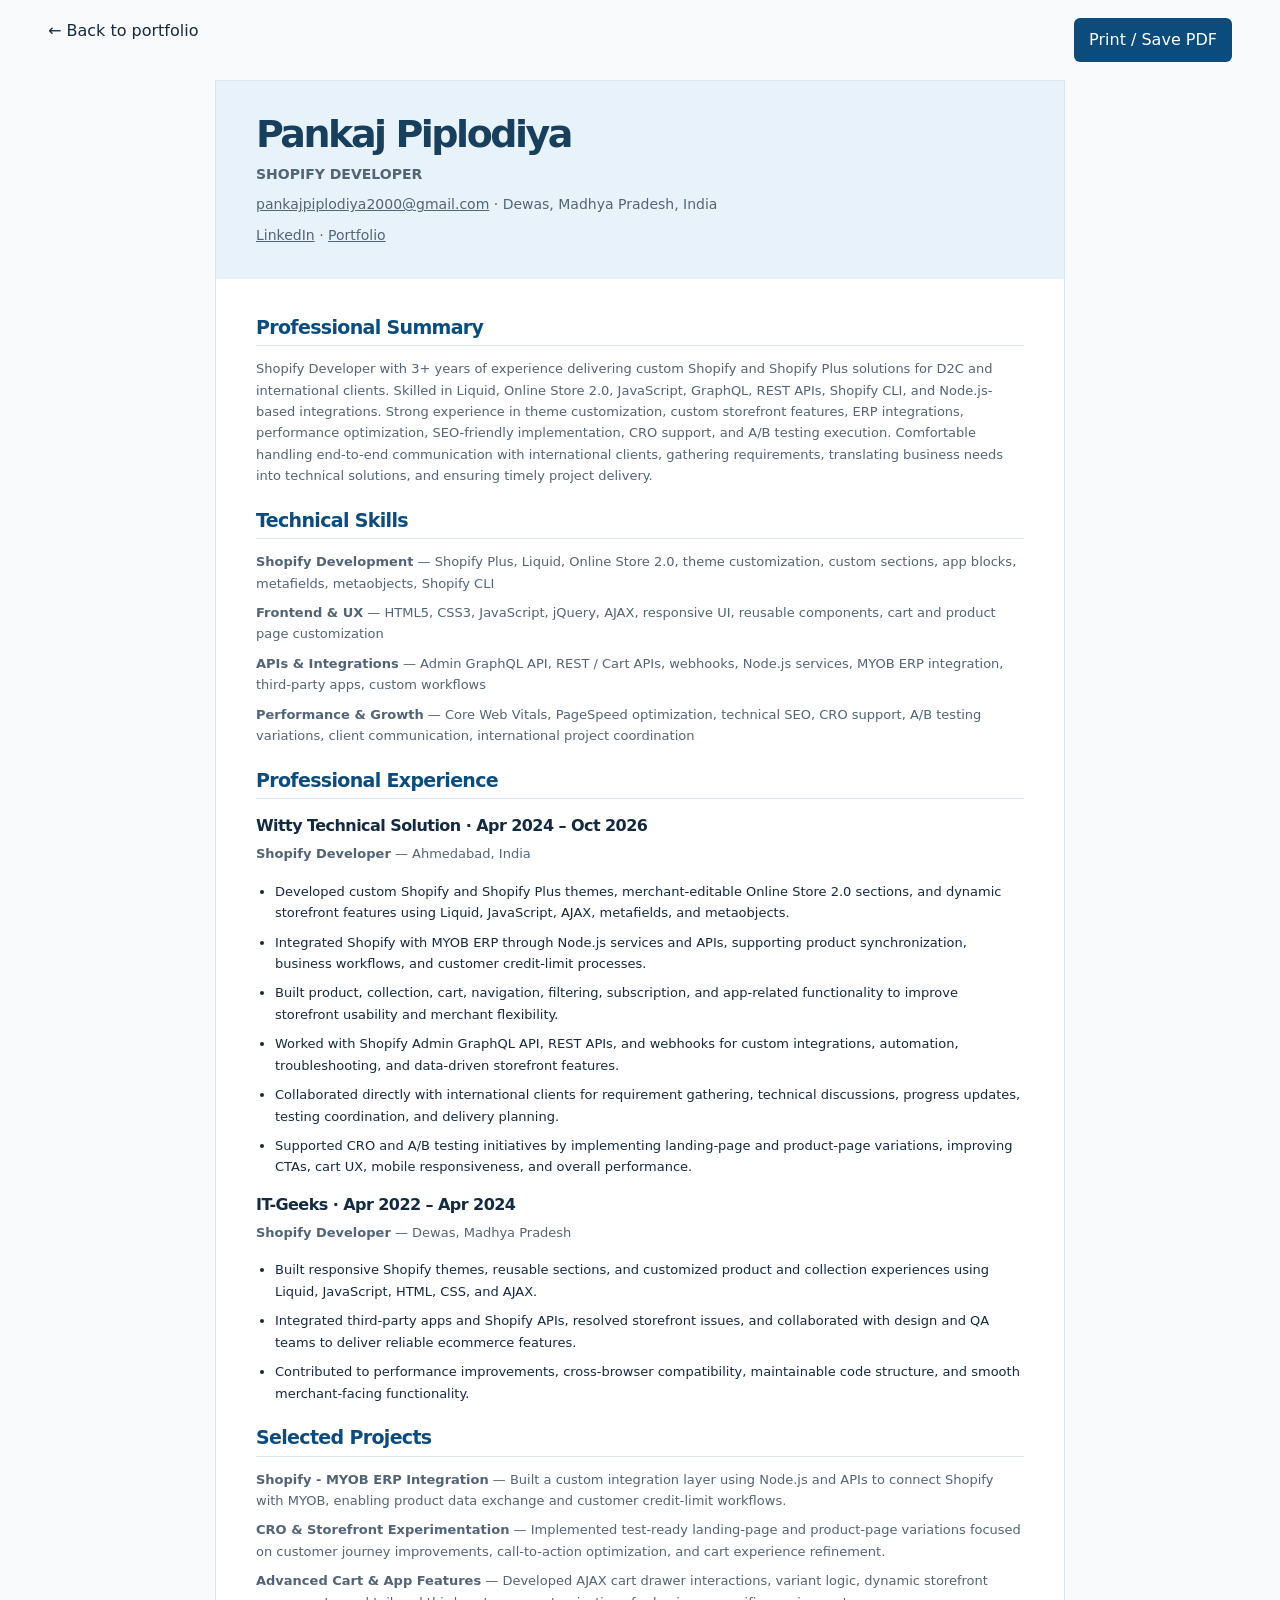
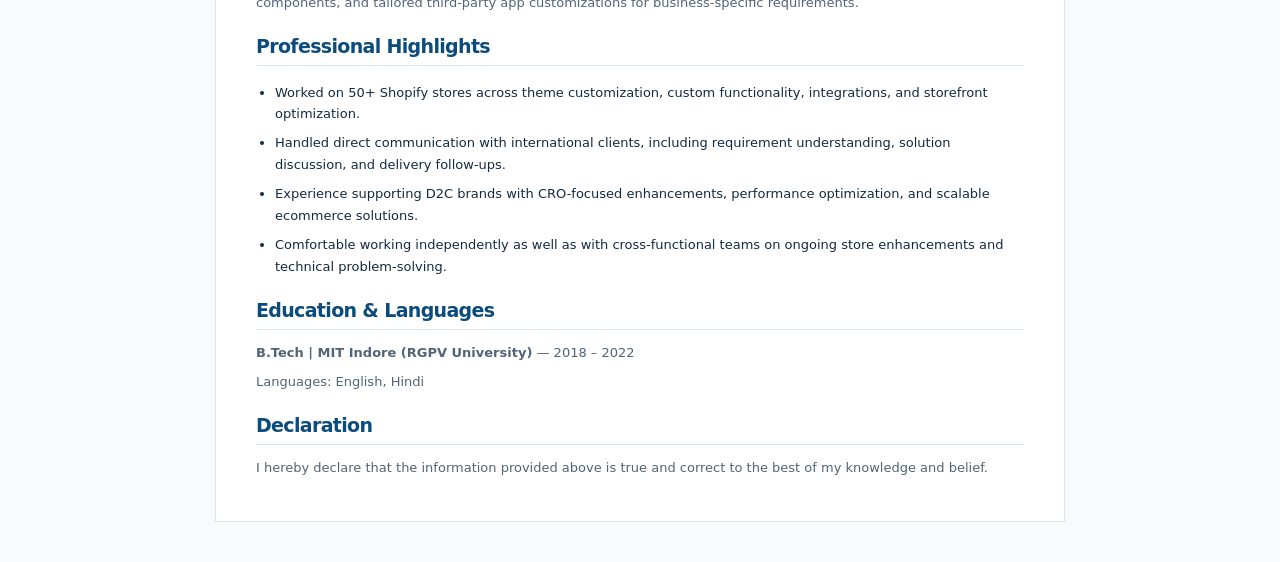
==== commit 1133cb6d: "Add files via upload" ====
--- a/resume.html
+++ b/resume.html
@@ -1 +1 @@
-<!doctype html><html lang="en"><head><meta charset="utf-8"><meta name="viewport" content="width=device-width, initial-scale=1"><title>Resume | Pankaj Piplodiya</title><link rel="stylesheet" href="style.css"><style>.resume-bar{display:flex;justify-content:space-between;gap:12px;padding:18px 0}.resume-bar button{background:#185d41;color:white;border:0;padding:9px 15px;border-radius:6px}.resume-page{max-width:850px;margin:0 auto 40px;background:white;border:1px solid #dce5dc}.resume-head{background:#e7f2fa;padding:32px 40px}.resume-head h1{font-size:38px;color:#183f5b}.resume-head p{font-size:14px;margin-top:7px}.resume-main{padding:15px 40px 35px}.resume-main h2{font-size:19px;color:#185d41;border-bottom:1px solid #dce5dc;padding-bottom:7px;margin:23px 0 12px}.resume-main h3{font-size:16px;margin:18px 0 5px}.resume-main p,.resume-main li{font-size:13px;line-height:1.65;margin:8px 0}.resume-main ul{padding-left:19px}.resume-head a{overflow-wrap:anywhere;text-decoration:underline}@media(max-width:600px){.resume-head,.resume-main{padding-inline:20px}}@media print{body{background:white}.resume-bar{display:none}.resume-page{border:0;margin:0;max-width:none}.resume-head{print-color-adjust:exact;-webkit-print-color-adjust:exact;padding:20px 25px}.resume-main{padding:0 25px}.resume-main h2,.resume-main h3{break-after:avoid}.resume-main li{break-inside:avoid}@page{size:A4;margin:12mm}}</style></head><body><div class="shell resume-bar"><a href="index.html">← Back to portfolio</a><button type="button" onclick="window.print()">Print / Save PDF</button></div><article class="resume-page"><header class="resume-head"><h1>Pankaj Piplodiya</h1><p><strong>SHOPIFY DEVELOPER</strong></p><p><a href="mailto:pankajpiplodiya2000@gmail.com">pankajpiplodiya2000@gmail.com</a> · Dewas, Madhya Pradesh, India</p><p><a href="https://www.linkedin.com/in/pankajpiplodiya">LinkedIn</a> · <a href="index.html">Portfolio</a></p></header><main class="resume-main"><h2>Professional Summary</h2><p>Shopify Developer with 3+ years of experience delivering custom Shopify and Shopify Plus solutions for D2C and international clients. Skilled in Liquid, Online Store 2.0, JavaScript, GraphQL, REST APIs, Shopify CLI, and Node.js-based integrations. Strong experience in theme customization, custom storefront features, ERP integrations, performance optimization, SEO-friendly implementation, CRO support, and A/B testing execution. Comfortable handling end-to-end communication with international clients, gathering requirements, translating business needs into technical solutions, and ensuring timely project delivery.</p><h2>Technical Skills</h2><p><strong>Shopify Development</strong> — Shopify Plus, Liquid, Online Store 2.0, theme customization, custom sections, app blocks, metafields, metaobjects, Shopify CLI</p><p><strong>Frontend &amp; UX</strong> — HTML5, CSS3, JavaScript, jQuery, AJAX, responsive UI, reusable components, cart and product page customization</p><p><strong>APIs &amp; Integrations</strong> — Admin GraphQL API, REST / Cart APIs, webhooks, Node.js services, MYOB ERP integration, third-party apps, custom workflows</p><p><strong>Performance &amp; Growth</strong> — Core Web Vitals, PageSpeed optimization, technical SEO, CRO support, A/B testing variations, client communication, international project coordination</p><h2>Professional Experience</h2><h3>Witty Technical Solution · Apr 2024 – Oct 2026</h3><p><strong>Shopify Developer</strong> — Ahmedabad, India</p><ul><li>Developed custom Shopify and Shopify Plus themes, merchant-editable Online Store 2.0 sections, and dynamic storefront features using Liquid, JavaScript, AJAX, metafields, and metaobjects.</li><li>Integrated Shopify with MYOB ERP through Node.js services and APIs, supporting product synchronization, business workflows, and customer credit-limit processes.</li><li>Built product, collection, cart, navigation, filtering, subscription, and app-related functionality to improve storefront usability and merchant flexibility.</li><li>Worked with Shopify Admin GraphQL API, REST APIs, and webhooks for custom integrations, automation, troubleshooting, and data-driven storefront features.</li><li>Collaborated directly with international clients for requirement gathering, technical discussions, progress updates, testing coordination, and delivery planning.</li><li>Supported CRO and A/B testing initiatives by implementing landing-page and product-page variations, improving CTAs, cart UX, mobile responsiveness, and overall performance.</li></ul><h3>IT-Geeks · Apr 2022 – Apr 2024</h3><p><strong>Shopify Developer</strong> — Dewas, Madhya Pradesh</p><ul><li>Built responsive Shopify themes, reusable sections, and customized product and collection experiences using Liquid, JavaScript, HTML, CSS, and AJAX.</li><li>Integrated third-party apps and Shopify APIs, resolved storefront issues, and collaborated with design and QA teams to deliver reliable ecommerce features.</li><li>Contributed to performance improvements, cross-browser compatibility, maintainable code structure, and smooth merchant-facing functionality.</li></ul><h2>Selected Projects</h2><p><strong>Shopify - MYOB ERP Integration</strong> — Built a custom integration layer using Node.js and APIs to connect Shopify with MYOB, enabling product data exchange and customer credit-limit workflows.</p><p><strong>CRO &amp; Storefront Experimentation</strong> — Implemented test-ready landing-page and product-page variations focused on customer journey improvements, call-to-action optimization, and cart experience refinement.</p><p><strong>Advanced Cart &amp; App Features</strong> — Developed AJAX cart drawer interactions, variant logic, dynamic storefront components, and tailored third-party app customizations for business-specific requirements.</p><h2>Professional Highlights</h2><ul><li>Worked on 50+ Shopify stores across theme customization, custom functionality, integrations, and storefront optimization.</li><li>Handled direct communication with international clients, including requirement understanding, solution discussion, and delivery follow-ups.</li><li>Experience supporting D2C brands with CRO-focused enhancements, performance optimization, and scalable ecommerce solutions.</li><li>Comfortable working independently as well as with cross-functional teams on ongoing store enhancements and technical problem-solving.</li></ul><h2>Education &amp; Languages</h2><p><strong>B.Tech | MIT Indore (RGPV University)</strong> — 2018 – 2022</p><p>Languages: English, Hindi</p><h2>Declaration</h2><p>I hereby declare that the information provided above is true and correct to the best of my knowledge and belief.</p></main></article></body></html>+<!doctype html><html lang="en"><head><meta charset="utf-8"><meta name="viewport" content="width=device-width, initial-scale=1"><title>Resume | Pankaj Piplodiya</title><link rel="stylesheet" href="style.css"><style>.resume-bar{display:flex;justify-content:space-between;gap:12px;padding:18px 0}.resume-bar button{background:#0c4c7d;color:white;border:0;padding:9px 15px;border-radius:6px}.resume-page{max-width:850px;margin:0 auto 40px;background:white;border:1px solid #dce6ef}.resume-head{background:#e7f2fa;padding:32px 40px}.resume-head h1{font-size:38px;color:#183f5b}.resume-head p{font-size:14px;margin-top:7px}.resume-main{padding:15px 40px 35px}.resume-main h2{font-size:19px;color:#0c4c7d;border-bottom:1px solid #dce6ef;padding-bottom:7px;margin:23px 0 12px}.resume-main h3{font-size:16px;margin:18px 0 5px}.resume-main p,.resume-main li{font-size:13px;line-height:1.65;margin:8px 0}.resume-main ul{padding-left:19px}.resume-head a{overflow-wrap:anywhere;text-decoration:underline}@media(max-width:600px){.resume-head,.resume-main{padding-inline:20px}}@media print{body{background:white}.resume-bar{display:none}.resume-page{border:0;margin:0;max-width:none}.resume-head{print-color-adjust:exact;-webkit-print-color-adjust:exact;padding:20px 25px}.resume-main{padding:0 25px}.resume-main h2,.resume-main h3{break-after:avoid}.resume-main li{break-inside:avoid}@page{size:A4;margin:12mm}}</style></head><body><div class="shell resume-bar"><a href="index.html">← Back to portfolio</a><button type="button" onclick="window.print()">Print / Save PDF</button></div><article class="resume-page"><header class="resume-head"><h1>Pankaj Piplodiya</h1><p><strong>SHOPIFY DEVELOPER</strong></p><p><a href="mailto:pankajpiplodiya2000@gmail.com">pankajpiplodiya2000@gmail.com</a> · Dewas, Madhya Pradesh, India</p><p><a href="https://www.linkedin.com/in/pankajpiplodiya">LinkedIn</a> · <a href="index.html">Portfolio</a></p></header><main class="resume-main"><h2>Professional Summary</h2><p>Shopify Developer with 3+ years of experience delivering custom Shopify and Shopify Plus solutions for D2C and international clients. Skilled in Liquid, Online Store 2.0, JavaScript, GraphQL, REST APIs, Shopify CLI, and Node.js-based integrations. Strong experience in theme customization, custom storefront features, ERP integrations, performance optimization, SEO-friendly implementation, CRO support, and A/B testing execution. Comfortable handling end-to-end communication with international clients, gathering requirements, translating business needs into technical solutions, and ensuring timely project delivery.</p><h2>Technical Skills</h2><p><strong>Shopify Development</strong> — Shopify Plus, Liquid, Online Store 2.0, theme customization, custom sections, app blocks, metafields, metaobjects, Shopify CLI</p><p><strong>Frontend &amp; UX</strong> — HTML5, CSS3, JavaScript, jQuery, AJAX, responsive UI, reusable components, cart and product page customization</p><p><strong>APIs &amp; Integrations</strong> — Admin GraphQL API, REST / Cart APIs, webhooks, Node.js services, MYOB ERP integration, third-party apps, custom workflows</p><p><strong>Performance &amp; Growth</strong> — Core Web Vitals, PageSpeed optimization, technical SEO, CRO support, A/B testing variations, client communication, international project coordination</p><h2>Professional Experience</h2><h3>Witty Technical Solution · Apr 2024 – Oct 2026</h3><p><strong>Shopify Developer</strong> — Ahmedabad, India</p><ul><li>Developed custom Shopify and Shopify Plus themes, merchant-editable Online Store 2.0 sections, and dynamic storefront features using Liquid, JavaScript, AJAX, metafields, and metaobjects.</li><li>Integrated Shopify with MYOB ERP through Node.js services and APIs, supporting product synchronization, business workflows, and customer credit-limit processes.</li><li>Built product, collection, cart, navigation, filtering, subscription, and app-related functionality to improve storefront usability and merchant flexibility.</li><li>Worked with Shopify Admin GraphQL API, REST APIs, and webhooks for custom integrations, automation, troubleshooting, and data-driven storefront features.</li><li>Collaborated directly with international clients for requirement gathering, technical discussions, progress updates, testing coordination, and delivery planning.</li><li>Supported CRO and A/B testing initiatives by implementing landing-page and product-page variations, improving CTAs, cart UX, mobile responsiveness, and overall performance.</li></ul><h3>IT-Geeks · Apr 2022 – Apr 2024</h3><p><strong>Shopify Developer</strong> — Dewas, Madhya Pradesh</p><ul><li>Built responsive Shopify themes, reusable sections, and customized product and collection experiences using Liquid, JavaScript, HTML, CSS, and AJAX.</li><li>Integrated third-party apps and Shopify APIs, resolved storefront issues, and collaborated with design and QA teams to deliver reliable ecommerce features.</li><li>Contributed to performance improvements, cross-browser compatibility, maintainable code structure, and smooth merchant-facing functionality.</li></ul><h2>Selected Projects</h2><p><strong>Shopify - MYOB ERP Integration</strong> — Built a custom integration layer using Node.js and APIs to connect Shopify with MYOB, enabling product data exchange and customer credit-limit workflows.</p><p><strong>CRO &amp; Storefront Experimentation</strong> — Implemented test-ready landing-page and product-page variations focused on customer journey improvements, call-to-action optimization, and cart experience refinement.</p><p><strong>Advanced Cart &amp; App Features</strong> — Developed AJAX cart drawer interactions, variant logic, dynamic storefront components, and tailored third-party app customizations for business-specific requirements.</p><h2>Professional Highlights</h2><ul><li>Worked on 50+ Shopify stores across theme customization, custom functionality, integrations, and storefront optimization.</li><li>Handled direct communication with international clients, including requirement understanding, solution discussion, and delivery follow-ups.</li><li>Experience supporting D2C brands with CRO-focused enhancements, performance optimization, and scalable ecommerce solutions.</li><li>Comfortable working independently as well as with cross-functional teams on ongoing store enhancements and technical problem-solving.</li></ul><h2>Education &amp; Languages</h2><p><strong>B.Tech | MIT Indore (RGPV University)</strong> — 2018 – 2022</p><p>Languages: English, Hindi</p><h2>Declaration</h2><p>I hereby declare that the information provided above is true and correct to the best of my knowledge and belief.</p></main></article></body></html>
--- a/style.css
+++ b/style.css
@@ -1,2 +1,33 @@
-:root{--ink:#172821;--muted:#57675f;--paper:#fafbf8;--line:#dce5dc;--green:#185d41;--lime:#b9ed92;--dark:#122820;--white:#fff;--font:Inter,system-ui,-apple-system,BlinkMacSystemFont,"Segoe UI",sans-serif}*{box-sizing:border-box}html{scroll-behavior:smooth;scroll-padding-top:92px}body{margin:0;background:var(--paper);color:var(--ink);font-family:var(--font);font-size:16px;line-height:1.65}a{color:inherit;text-decoration:none}button{font:inherit;cursor:pointer}img{display:block;max-width:100%}h1,h2,h3,p{margin:0}h1,h2,h3{line-height:1.13;letter-spacing:-.035em}p{color:var(--muted)}.shell{width:min(1200px,calc(100% - 96px));margin-inline:auto}.skip{position:absolute;top:-100px;left:16px;background:white;padding:12px;z-index:100}.skip:focus{top:10px}:focus-visible{outline:3px solid #73bb5d;outline-offset:5px}.site-header{position:sticky;top:0;z-index:20;background:var(--paper);border-bottom:1px solid var(--line)}.nav-wrap{display:flex;justify-content:space-between;align-items:center;min-height:78px;gap:24px}.brand{display:flex;align-items:center;gap:12px;font-size:22px;font-weight:750;letter-spacing:-.06em;line-height:1.05}.brand small{display:block;font-size:9px;font-weight:700;letter-spacing:.14em;color:var(--muted);margin-top:5px}.brand-dot{color:#5a9a46}.brand-mark{display:grid;place-items:center;background:#dcebd8;color:#215c3c;width:43px;height:43px;border-radius:12px;font-family:monospace;font-size:17px;letter-spacing:-.12em}nav{display:flex;align-items:center;gap:25px;font-size:13px;font-weight:650}nav a:hover,nav a[aria-current]{color:var(--green)}.nav-cta{border:1px solid #a8c3a7;border-radius:6px;padding:9px 15px;color:var(--green)}.menu-toggle{display:none}.hero,.contact{background:var(--dark);color:#f6fbf4}.hero{padding:86px 0 0;background:radial-gradient(ellipse at 90% 10%,#254c38 0%,transparent 52%),var(--dark)}.hero-inner{display:grid;grid-template-columns:1.3fr 1fr;gap:75px;align-items:center;padding-bottom:64px}.eyebrow{font-size:11px;letter-spacing:.16em;font-weight:750;color:var(--green);margin-bottom:17px}.hero-eyebrow{color:#b3d5bc;display:flex;align-items:center;gap:9px}.hero-eyebrow>span{display:inline-block;width:8px;height:8px;border-radius:50%;background:var(--lime)}h1{font-size:clamp(44px,5.5vw,78px);font-weight:700;letter-spacing:-.065em}h1 em,.contact h2 em{font-style:normal;color:var(--lime)}.hero-intro{color:#c3d2c7;max-width:580px;margin-top:24px;font-size:17px;line-height:1.75}.actions{display:flex;gap:12px;flex-wrap:wrap;margin-top:28px}.button{display:inline-flex;gap:22px;align-items:center;justify-content:space-between;border:1px solid transparent;padding:13px 18px;font-size:14px;font-weight:700;border-radius:7px;transition:background .2s,transform .2s}.button:hover{transform:translateY(-2px)}.primary{background:var(--lime);color:#19351f}.primary:hover{background:#d0f6b5}.outline{border-color:#718a78;color:#f2faf2}.outline:hover{background:#ffffff13}.hero-panel{border:1px solid #48634f;background:#1a3328c9;padding:24px 26px;border-radius:14px;box-shadow:0 18px 60px #091c122c}.panel-top{display:flex;justify-content:space-between;align-items:center;gap:12px;margin-bottom:10px}.mini-label{font-size:10px;font-weight:750;letter-spacing:.14em;color:#739078}.hero-panel .mini-label{color:#a8c2ad}.status{font-size:11px;color:#c7dfca;white-space:nowrap}.status i{display:inline-block;background:var(--lime);width:6px;height:6px;border-radius:50%;margin-right:5px}.focus-item{display:flex;align-items:center;gap:15px;padding:19px 0;border-bottom:1px solid #3a5643}.focus-item:last-child{border:0;padding-bottom:7px}.focus-icon{display:grid;place-items:center;width:40px;height:40px;border:1px solid #55745e;color:var(--lime);border-radius:8px;font:600 13px monospace;flex-shrink:0}.focus-item strong{display:block;font-size:17px;letter-spacing:-.02em}.focus-item small{display:block;font-size:12px;color:#b5cabb;margin-top:3px}.metrics{border-top:1px solid #425b48;display:grid;grid-template-columns:repeat(3,1fr);padding:24px 0 30px}.metrics>div{padding:0 28px;border-right:1px solid #425b48;display:flex;gap:16px;align-items:center}.metrics>div:first-child{padding-left:0}.metrics>div:last-child{border:0}.metrics strong{font-size:36px;letter-spacing:-.06em;color:var(--lime);line-height:1}.metrics span{font-size:13px;color:#c2d0c4;max-width:145px;line-height:1.4}.section{padding-block:80px}.section-head{display:grid;grid-template-columns:1.35fr 1fr;gap:45px;align-items:end;margin-bottom:32px}.section-head>p{max-width:410px;justify-self:end;font-size:15px}h2{font-size:clamp(30px,4vw,49px);font-weight:700}.projects{display:grid;grid-template-columns:repeat(2,minmax(0,1fr));gap:22px}.project{border:1px solid var(--line);border-radius:12px;background:white;overflow:hidden;display:flex;flex-direction:column}.project-visual{position:relative;background:#e5ebe3;aspect-ratio:2.05;overflow:hidden}.image-button{display:block;position:relative;border:0;padding:0;width:100%;height:100%;background:transparent;text-align:left}.image-button img{width:100%;height:100%;object-fit:cover;object-position:top}.image-button span,.secondary-image span{position:absolute;bottom:10px;left:10px;background:#122820e8;color:white;padding:5px 9px;font-size:10px;font-weight:650;border-radius:4px}.secondary-image{position:absolute;bottom:12px;right:12px;width:39%;padding:0;border:3px solid white;border-radius:6px;box-shadow:0 5px 18px #14281e44;overflow:hidden;background:white}.secondary-image img{width:100%;aspect-ratio:2;object-fit:cover;object-position:top}.secondary-image span{bottom:3px;left:3px;padding:2px 5px;font-size:9px}.project-body{padding:25px;display:flex;flex-direction:column;flex:1}.project-kind{font-size:10px;font-weight:750;letter-spacing:.11em;color:var(--green);margin-bottom:9px}.project h3,.skill h3,.timeline h3{font-size:25px;margin-bottom:11px}.project-body>p:not(.project-kind){font-size:14px;margin-bottom:19px}.tags{display:flex;gap:6px;flex-wrap:wrap;margin-top:auto}.tags span{font-size:11px;color:#365a43;background:#edf3eb;border:1px solid #e3ece0;padding:4px 9px;border-radius:5px;line-height:1.4;font-weight:600}.project-footnote{font-size:12px;margin-top:17px}.expertise{background:#edf2eb;border-block:1px solid var(--line)}.skill-grid{display:grid;grid-template-columns:repeat(3,minmax(0,1fr));gap:16px}.skill{background:var(--paper);border:1px solid #d9e4d8;border-radius:10px;padding:23px;display:flex;flex-direction:column}.skill-num{color:var(--green);font-weight:750;letter-spacing:.09em;font-size:10px;margin-bottom:20px}.skill h3{font-size:23px}.skill p{font-size:14px;margin-bottom:20px}.skill .tags span{background:#fff}.experience-layout{display:grid;grid-template-columns:1fr 2fr;gap:55px}.experience-side{background:#eaf1e7;border-radius:10px;padding:27px;align-self:start}.experience-side h3{font-size:27px;margin:14px 0}.experience-side p{font-size:15px}.text-link{display:inline-block;font-size:14px;font-weight:700;color:var(--green);margin-top:22px}.text-link:hover{text-decoration:underline}.timeline article{border-left:2px solid #a8c5a4;padding:0 0 28px 26px;position:relative}.timeline article:before{content:"";position:absolute;width:10px;height:10px;background:var(--green);border-radius:50%;left:-6px;top:6px}.timeline article+article{padding-top:10px}.timeline article+article:before{top:16px}.timeline article:last-child{padding-bottom:0}.job-meta{display:flex;justify-content:space-between;gap:12px;font-size:11px;font-weight:700;color:var(--green);letter-spacing:.04em;margin-bottom:9px}.job-meta span:last-child{color:var(--muted);font-weight:600;letter-spacing:0}.timeline h3{margin-bottom:5px}.location{font-size:13px}.timeline ul{padding-left:18px;margin:13px 0 0;color:var(--muted);font-size:14px}.timeline li{margin:7px 0}.timeline li::marker{color:#56924f}.process{background:#eef3ec;border-block:1px solid var(--line)}.steps{display:grid;grid-template-columns:repeat(4,minmax(0,1fr));gap:22px}.steps article{border-top:2px solid #a8c5a4;padding-top:18px}.steps span{font-size:12px;font-weight:750;color:var(--green)}.steps h3{font-size:22px;margin:11px 0}.steps p{font-size:14px}.education{display:grid;grid-template-columns:1fr 1fr;gap:36px;align-items:center}.education h2{font-size:32px}.education h3{font-size:22px;margin-bottom:5px}.education p:not(.eyebrow){font-size:14px}.contact{padding:64px 0}.contact-inner{display:grid;grid-template-columns:1.25fr 1fr;gap:65px;align-items:center}.contact h2{font-size:clamp(36px,4.5vw,60px)}.contact p:not(.eyebrow){color:#c3d2c7;margin-top:16px}.contact-links a{display:grid;grid-template-columns:1fr auto;gap:3px 12px;border-bottom:1px solid #48634f;padding:15px 0}.contact-links small{grid-column:1;font-size:10px;color:#a8c2ad;font-weight:750;letter-spacing:.12em}.contact-links span{grid-column:1;font-size:14px;overflow-wrap:anywhere}.contact-links b{grid-column:2;grid-row:1/3;align-self:center;color:var(--lime)}.contact-links a:hover span{color:var(--lime)}footer{background:#0d2118;color:#a8c2ad;font-size:12px}.footer-inner{display:flex;justify-content:space-between;gap:15px;padding-block:18px}dialog{width:min(1100px,94vw);max-height:92vh;padding:14px;border:0;background:#122820;color:white;border-radius:12px}dialog::backdrop{background:#0a1a12cc}.gallery-top{display:flex;justify-content:space-between;align-items:center;gap:12px;padding:0 3px 10px}.gallery-top p{color:white;font-size:13px}.gallery-top button{border:1px solid #718a78;background:transparent;color:white;border-radius:5px;padding:5px 10px;font-size:13px}#gallery-image{width:100%;max-height:78vh;object-fit:contain}
+:root{--ink:#142a40;--muted:#506277;--paper:#f8fafc;--line:#dce6ef;--green:#0c4c7d;--lime:#aee3ff;--dark:#0c4c7d;--white:#fff;--font:Inter,system-ui,-apple-system,BlinkMacSystemFont,"Segoe UI",sans-serif}*{box-sizing:border-box}html{scroll-behavior:smooth;scroll-padding-top:92px}body{margin:0;background:var(--paper);color:var(--ink);font-family:var(--font);font-size:16px;line-height:1.65}a{color:inherit;text-decoration:none}button{font:inherit;cursor:pointer}img{display:block;max-width:100%}h1,h2,h3,p{margin:0}h1,h2,h3{line-height:1.13;letter-spacing:-.035em}p{color:var(--muted)}.shell{width:min(1200px,calc(100% - 96px));margin-inline:auto}.skip{position:absolute;top:-100px;left:16px;background:white;padding:12px;z-index:100}.skip:focus{top:10px}:focus-visible{outline:3px solid #2a86c0;outline-offset:5px}.site-header{position:sticky;top:0;z-index:20;background:var(--paper);border-bottom:1px solid var(--line)}.nav-wrap{display:flex;justify-content:space-between;align-items:center;min-height:78px;gap:24px}.brand{display:flex;align-items:center;gap:12px;font-size:22px;font-weight:750;letter-spacing:-.06em;line-height:1.05}.brand small{display:block;font-size:9px;font-weight:700;letter-spacing:.14em;color:var(--muted);margin-top:5px}.brand-dot{color:#1b77ae}.brand-mark{display:grid;place-items:center;background:#dfedf8;color:#0c4c7d;width:43px;height:43px;border-radius:12px;font-family:monospace;font-size:17px;letter-spacing:-.12em}nav{display:flex;align-items:center;gap:25px;font-size:13px;font-weight:650}nav a:hover,nav a[aria-current]{color:var(--green)}.nav-cta{border:1px solid #b2cee1;border-radius:6px;padding:9px 15px;color:var(--green)}.menu-toggle{display:none}.hero,.contact{background:var(--dark);color:#f6fbff}.hero{padding:86px 0 0;background:radial-gradient(ellipse at 90% 10%,#216f9e 0%,transparent 52%),var(--dark)}.hero-inner{display:grid;grid-template-columns:1.3fr 1fr;gap:75px;align-items:center;padding-bottom:64px}.eyebrow{font-size:11px;letter-spacing:.16em;font-weight:750;color:var(--green);margin-bottom:17px}.hero-eyebrow{color:#d3eaff;display:flex;align-items:center;gap:9px}.hero-eyebrow>span{display:inline-block;width:8px;height:8px;border-radius:50%;background:var(--lime)}h1{font-size:clamp(44px,5.5vw,78px);font-weight:700;letter-spacing:-.065em}h1 em,.contact h2 em{font-style:normal;color:var(--lime)}.hero-intro{color:#d4e6f6;max-width:580px;margin-top:24px;font-size:17px;line-height:1.75}.actions{display:flex;gap:12px;flex-wrap:wrap;margin-top:28px}.button{display:inline-flex;gap:22px;align-items:center;justify-content:space-between;border:1px solid transparent;padding:13px 18px;font-size:14px;font-weight:700;border-radius:7px;transition:background .2s,transform .2s}.button:hover{transform:translateY(-2px)}.primary{background:var(--lime);color:#102f49}.primary:hover{background:#d9f0ff}.outline{border-color:#9bc5e6;color:#f2f8ff}.outline:hover{background:#ffffff13}.hero-panel{border:1px solid #ffffff38;background:#ffffff0e;padding:24px 26px;border-radius:14px;box-shadow:0 18px 60px #071d342c}.panel-top{display:flex;justify-content:space-between;align-items:center;gap:12px;margin-bottom:10px}.mini-label{font-size:10px;font-weight:750;letter-spacing:.14em;color:#b0d0e8}.hero-panel .mini-label{color:#bbd6ed}.status{font-size:11px;color:#d6edff;white-space:nowrap}.status i{display:inline-block;background:var(--lime);width:6px;height:6px;border-radius:50%;margin-right:5px}.focus-item{display:flex;align-items:center;gap:15px;padding:19px 0;border-bottom:1px solid #ffffff26}.focus-item:last-child{border:0;padding-bottom:7px}.focus-icon{display:grid;place-items:center;width:40px;height:40px;border:1px solid #ffffff45;color:var(--lime);border-radius:8px;font:600 13px monospace;flex-shrink:0}.focus-item strong{display:block;font-size:17px;letter-spacing:-.02em}.focus-item small{display:block;font-size:12px;color:#c7e1f4;margin-top:3px}.metrics{border-top:1px solid #ffffff30;display:grid;grid-template-columns:repeat(3,1fr);padding:24px 0 30px}.metrics>div{padding:0 28px;border-right:1px solid #ffffff30;display:flex;gap:16px;align-items:center}.metrics>div:first-child{padding-left:0}.metrics>div:last-child{border:0}.metrics strong{font-size:36px;letter-spacing:-.06em;color:var(--lime);line-height:1}.metrics span{font-size:13px;color:#c7def1;max-width:145px;line-height:1.4}.section{padding-block:80px}.section-head{display:grid;grid-template-columns:1.35fr 1fr;gap:45px;align-items:end;margin-bottom:32px}.section-head>p{max-width:410px;justify-self:end;font-size:15px}h2{font-size:clamp(30px,4vw,49px);font-weight:700}.projects{display:grid;grid-template-columns:repeat(2,minmax(0,1fr));gap:22px}.project{border:1px solid var(--line);border-radius:12px;background:white;overflow:hidden;display:flex;flex-direction:column}.project-visual{position:relative;background:#e4edf4;aspect-ratio:2.05;overflow:hidden}.image-button{display:block;position:relative;border:0;padding:0;width:100%;height:100%;background:transparent;text-align:left}.image-button img{width:100%;height:100%;object-fit:cover;object-position:top}.image-button span,.secondary-image span{position:absolute;bottom:10px;left:10px;background:#0d3558ed;color:white;padding:5px 9px;font-size:10px;font-weight:650;border-radius:4px}.secondary-image{position:absolute;bottom:12px;right:12px;width:39%;padding:0;border:3px solid white;border-radius:6px;box-shadow:0 5px 18px #14283e44;overflow:hidden;background:white}.secondary-image img{width:100%;aspect-ratio:2;object-fit:cover;object-position:top}.secondary-image span{bottom:3px;left:3px;padding:2px 5px;font-size:9px}.project-body{padding:25px;display:flex;flex-direction:column;flex:1}.project-kind{font-size:10px;font-weight:750;letter-spacing:.11em;color:var(--green);margin-bottom:9px}.project h3,.skill h3,.timeline h3{font-size:25px;margin-bottom:11px}.project-body>p:not(.project-kind){font-size:14px;margin-bottom:19px}.tags{display:flex;gap:6px;flex-wrap:wrap;margin-top:auto}.tags span{font-size:11px;color:#365a79;background:#edf4fa;border:1px solid #e3ecf4;padding:4px 9px;border-radius:5px;line-height:1.4;font-weight:600}.project-footnote{font-size:12px;margin-top:17px}.expertise{background:#edf3fa;border-block:1px solid var(--line)}.skill-grid{display:grid;grid-template-columns:repeat(3,minmax(0,1fr));gap:16px}.skill{background:var(--paper);border:1px solid #d9e5ef;border-radius:10px;padding:23px;display:flex;flex-direction:column}.skill-num{color:var(--green);font-weight:750;letter-spacing:.09em;font-size:10px;margin-bottom:20px}.skill h3{font-size:23px}.skill p{font-size:14px;margin-bottom:20px}.skill .tags span{background:#fff}.experience-layout{display:grid;grid-template-columns:1fr 2fr;gap:55px}.experience-side{background:#eaf2fa;border-radius:10px;padding:27px;align-self:start}.experience-side h3{font-size:27px;margin:14px 0}.experience-side p{font-size:15px}.text-link{display:inline-block;font-size:14px;font-weight:700;color:var(--green);margin-top:22px}.text-link:hover{text-decoration:underline}.timeline article{border-left:2px solid #a9c8e0;padding:0 0 28px 26px;position:relative}.timeline article:before{content:"";position:absolute;width:10px;height:10px;background:var(--green);border-radius:50%;left:-6px;top:6px}.timeline article+article{padding-top:10px}.timeline article+article:before{top:16px}.timeline article:last-child{padding-bottom:0}.job-meta{display:flex;justify-content:space-between;gap:12px;font-size:11px;font-weight:700;color:var(--green);letter-spacing:.04em;margin-bottom:9px}.job-meta span:last-child{color:var(--muted);font-weight:600;letter-spacing:0}.timeline h3{margin-bottom:5px}.location{font-size:13px}.timeline ul{padding-left:18px;margin:13px 0 0;color:var(--muted);font-size:14px}.timeline li{margin:7px 0}.timeline li::marker{color:#246d9c}.process{background:#eef4fa;border-block:1px solid var(--line)}.steps{display:grid;grid-template-columns:repeat(4,minmax(0,1fr));gap:22px}.steps article{border-top:2px solid #a9c8e0;padding-top:18px}.steps span{font-size:12px;font-weight:750;color:var(--green)}.steps h3{font-size:22px;margin:11px 0}.steps p{font-size:14px}.education{display:grid;grid-template-columns:1fr 1fr;gap:36px;align-items:center}.education h2{font-size:32px}.education h3{font-size:22px;margin-bottom:5px}.education p:not(.eyebrow){font-size:14px}.contact{padding:64px 0}.contact-inner{display:grid;grid-template-columns:1.25fr 1fr;gap:65px;align-items:center}.contact h2{font-size:clamp(36px,4.5vw,60px)}.contact p:not(.eyebrow){color:#d4e6f6;margin-top:16px}.contact-links a{display:grid;grid-template-columns:1fr auto;gap:3px 12px;border-bottom:1px solid #ffffff38;padding:15px 0}.contact-links small{grid-column:1;font-size:10px;color:#bbd6ed;font-weight:750;letter-spacing:.12em}.contact-links span{grid-column:1;font-size:14px;overflow-wrap:anywhere}.contact-links b{grid-column:2;grid-row:1/3;align-self:center;color:var(--lime)}.contact-links a:hover span{color:var(--lime)}footer{background:#09263d;color:#bbd6ed;font-size:12px}.footer-inner{display:flex;justify-content:space-between;gap:15px;padding-block:18px}dialog{width:min(1100px,94vw);max-height:92vh;padding:14px;border:0;background:#0c4c7d;color:white;border-radius:12px}dialog::backdrop{background:#071c30cc}.gallery-top{display:flex;justify-content:space-between;align-items:center;gap:12px;padding:0 3px 10px}.gallery-top p{color:white;font-size:13px}.gallery-top button{border:1px solid #9bc5e6;background:transparent;color:white;border-radius:5px;padding:5px 10px;font-size:13px}#gallery-image{width:100%;max-height:78vh;object-fit:contain}
 @media(max-width:1000px){.shell{width:calc(100% - 64px)}nav{gap:15px}.hero-inner{gap:30px}.hero-panel{padding:20px}.metrics>div{gap:10px;padding-inline:18px}.skill-grid{grid-template-columns:repeat(2,minmax(0,1fr))}.experience-layout{gap:30px}.contact-inner{gap:30px}}@media(max-width:760px){html{scroll-padding-top:72px}.shell{width:calc(100% - 36px)}.nav-wrap{min-height:64px;flex-wrap:wrap;gap:0}.brand{font-size:20px}.brand-mark{width:36px;height:36px}.menu-toggle{display:block;background:transparent;border:1px solid var(--line);border-radius:6px;color:var(--ink);padding:6px 11px;font-size:13px}.nav-wrap nav{display:none;width:100%;padding:10px 0 18px;flex-direction:column;align-items:stretch;gap:0}.nav-wrap nav.open{display:flex}.nav-wrap nav a{padding:10px 4px}.nav-wrap nav .nav-cta{padding:9px 12px;margin-top:6px}.hero{padding-top:45px}.hero-inner{grid-template-columns:1fr;gap:30px;padding-bottom:34px}.hero-intro{font-size:15px;margin-top:18px}.hero-panel{padding:19px}.metrics{padding:18px 0 22px;gap:6px}.metrics>div{padding:0 7px;display:block}.metrics strong{display:block;font-size:27px;margin-bottom:7px}.metrics span{display:block;font-size:11px}.section{padding-block:48px}.section-head{grid-template-columns:1fr;gap:12px;margin-bottom:24px}.section-head>p{justify-self:start;font-size:14px}.projects,.skill-grid,.experience-layout,.contact-inner,.education{grid-template-columns:1fr}.project-body{padding:19px}.project h3{font-size:23px}.skill{padding:20px}.skill-num{margin-bottom:12px}.experience-layout{gap:25px}.timeline article{padding-left:18px}.job-meta{flex-wrap:wrap;gap:3px 10px}.steps{grid-template-columns:repeat(2,minmax(0,1fr));gap:20px}.steps h3{font-size:20px}.education{gap:20px}.contact{padding:45px 0}.contact-inner{gap:26px}.footer-inner{font-size:11px}.eyebrow{margin-bottom:12px}.button{font-size:13px;padding:11px 14px;gap:12px}}@media(prefers-reduced-motion:reduce){html{scroll-behavior:auto}*,*::before,*::after{transition:none!important}}
+
+/* Blue edition: polished navigation and accessible motion */
+:root{--ink:#142a40;--muted:#526477;--paper:#f8fafc;--line:#dce6ef;--green:#0c4c7d;--lime:#b6e4ff;--dark:#0c4c7d;--blue-deep:#082d4c;--blue-soft:#eaf4fc;--ease:cubic-bezier(.22,.61,.36,1)}
+.site-header{background:rgba(248,251,255,.94);backdrop-filter:blur(18px);-webkit-backdrop-filter:blur(18px);box-shadow:0 2px 20px #0a365608;transition:box-shadow .25s;isolation:isolate}
+.site-header.is-scrolled{box-shadow:0 8px 28px #0a36561a}
+.nav-wrap{min-height:86px;gap:24px}
+.brand{font-size:21px;letter-spacing:-.045em;white-space:nowrap;gap:12px;transition:color .2s}
+.brand:hover{color:#0c4c7d}.brand-dot{color:#2784bb}
+.brand-mark{width:46px;height:46px;border-radius:13px;background:linear-gradient(145deg,#1b73ac,#0c4c7d);color:#fff;box-shadow:0 5px 12px #0c4c7d25;transition:transform .35s var(--ease),box-shadow .35s}
+.brand:hover .brand-mark{transform:rotate(-6deg) scale(1.04);box-shadow:0 7px 20px #0c4c7d35}.brand small{font-size:9px;letter-spacing:.13em;color:#65788b}
+nav{gap:5px}nav a{position:relative;padding:10px 12px;border-radius:8px;white-space:nowrap;transition:background .22s,color .22s,transform .22s}
+nav a:not(.nav-cta):hover,nav a:not(.nav-cta)[aria-current]{background:#e7f1fa;color:#0c4c7d}
+nav a:not(.nav-cta)[aria-current]::after{content:"";position:absolute;bottom:4px;left:calc(50% - 2px);width:4px;height:4px;background:#1a79b5;border-radius:100%}
+nav .nav-cta{background:#0c4c7d;color:#fff;border:1px solid #0c4c7d;padding:11px 16px;margin-left:10px;box-shadow:0 4px 12px #0c4c7d20}
+nav .nav-cta:hover,nav .nav-cta[aria-current]{background:#083859;color:white;transform:translateY(-2px);box-shadow:0 7px 16px #0c4c7d30}
+.scroll-progress{position:absolute;bottom:-1px;left:0;width:100%;height:2px;background:#46a4dc;transform:scaleX(0);transform-origin:left;pointer-events:none}
+.hero{position:relative;overflow:hidden;isolation:isolate;background:radial-gradient(ellipse at 87% 0%,#267eae 0%,transparent 58%),linear-gradient(130deg,#082d4c 0%,#0c4c7d 65%,#105c8c 100%)}
+.hero::before{content:"";position:absolute;inset:0;z-index:-1;pointer-events:none;background-image:linear-gradient(#ffffff08 1px,transparent 1px),linear-gradient(90deg,#ffffff08 1px,transparent 1px);background-size:44px 44px;mask-image:linear-gradient(90deg,transparent,#000)}
+.hero-panel{background:#0b335b65;border:1px solid #ffffff33;box-shadow:0 20px 60px #071d3438;backdrop-filter:blur(8px)}
+.hero-eyebrow,.hero-panel .mini-label{color:#d0e7fa}.hero-intro,.contact p:not(.eyebrow){color:#e0edfa}.focus-item small,.metrics span,.status{color:#d0e5f7}
+.focus-item{transition:transform .25s var(--ease),background .25s}.focus-icon{transition:background .25s,color .25s,transform .25s}.focus-item:hover .focus-icon{background:#b6e4ff;color:#0c4c7d;transform:rotate(-5deg)}
+.primary{background:#b6e4ff;color:#0b3050}.primary:hover{background:#e1f4ff}.outline{border-color:#b4d4ed88}.outline:hover{background:#ffffff20}.button{transition:background .22s,transform .25s var(--ease),box-shadow .25s}.button:hover{box-shadow:0 8px 20px #071d3433}.button span,.contact-links b{transition:transform .25s var(--ease)}.button:hover span,.contact-links a:hover b{transform:translate(3px,-2px)}
+.project,.skill,.experience-side{transition:transform .35s var(--ease),box-shadow .35s,border-color .35s}.image-button img,.secondary-image img{transition:transform .6s var(--ease)}.secondary-image{transition:transform .35s var(--ease),box-shadow .35s}.tags span{background:#edf4fa;border-color:#dce8f2;color:#335775;transition:background .2s,border-color .2s,color .2s}.expertise,.process{background:#eef4fa}.skill{background:#fff;border-color:#dbe6ef}.experience-side{background:#eaf2fa}.steps article{transition:border-color .25s,transform .3s var(--ease)}.contact{background:linear-gradient(125deg,#082d4c,#0c4c7d)}
+@media(hover:hover) and (pointer:fine){.project:hover,.skill:hover,.experience-side:hover{transform:translateY(-5px);border-color:#a3c9e4;box-shadow:0 14px 35px #0b385a14}.project .image-button:hover img{transform:scale(1.045)}.secondary-image:hover{transform:translateY(-3px);box-shadow:0 9px 20px #0b385a40}.secondary-image:hover img{transform:scale(1.04)}.tags span:hover{background:#dbeefa;border-color:#a3c9e4;color:#0c4c7d}.steps article:hover{transform:translateY(-3px);border-color:#1c78b1}.focus-item:hover{transform:translateX(4px)}}
+@keyframes arrive{from{opacity:0;transform:translateY(15px)}to{opacity:1;transform:translateY(0)}}
+@keyframes reveal-in{from{opacity:0;translate:0 18px}to{opacity:1;translate:0 0}}
+@media(prefers-reduced-motion:no-preference){.hero-copy{animation:arrive .65s var(--ease) both}.hero-panel{animation:arrive .75s .12s var(--ease) both}.metrics>div{animation:arrive .55s .22s var(--ease) both}.reveal-in{animation:reveal-in .65s var(--ease) both;animation-delay:var(--reveal-delay,0ms)}}
+@media(max-width:1000px){.nav-wrap{min-height:76px;gap:12px}nav{gap:1px}nav a{padding:9px 8px}.brand{font-size:19px}.brand-mark{width:40px;height:40px}nav .nav-cta{margin-left:4px;padding:10px 12px}}
+@media(max-width:880px){html{scroll-padding-top:74px}.nav-wrap{min-height:68px;flex-wrap:wrap;gap:0}.brand{font-size:18px}.brand small{font-size:8px}.brand-mark{width:38px;height:38px}.menu-toggle{display:flex;align-items:center;gap:10px;background:#fff;border:1px solid #d3e3f0;border-radius:8px;color:#0c4c7d;padding:8px 11px;font-size:13px;font-weight:650}.menu-icon{display:grid;gap:5px;width:16px}.menu-icon i{height:2px;background:#0c4c7d;border-radius:2px;transition:transform .22s}.menu-toggle[aria-expanded="true"] .menu-icon i:first-child{transform:translateY(3.5px) rotate(45deg)}.menu-toggle[aria-expanded="true"] .menu-icon i:last-child{transform:translateY(-3.5px) rotate(-45deg)}.nav-wrap nav{display:none;width:100%;padding:8px 0 15px;flex-direction:column;align-items:stretch;gap:3px}.nav-wrap nav.open{display:flex;animation:arrive .2s var(--ease)}.nav-wrap nav a{padding:10px 12px}.nav-wrap nav .nav-cta{margin:5px 0 0;padding:11px 12px}.nav-wrap nav a:not(.nav-cta)[aria-current]::after{left:auto;right:14px;bottom:calc(50% - 2px)}}
+@media(max-width:360px){.brand{font-size:16px;gap:8px}.brand-mark{width:33px;height:33px}.menu-label{display:none}.menu-toggle{padding:12px}}
+@media(prefers-reduced-motion:reduce){*,*::before,*::after{animation:none!important;transition:none!important}.scroll-progress{display:none}}
